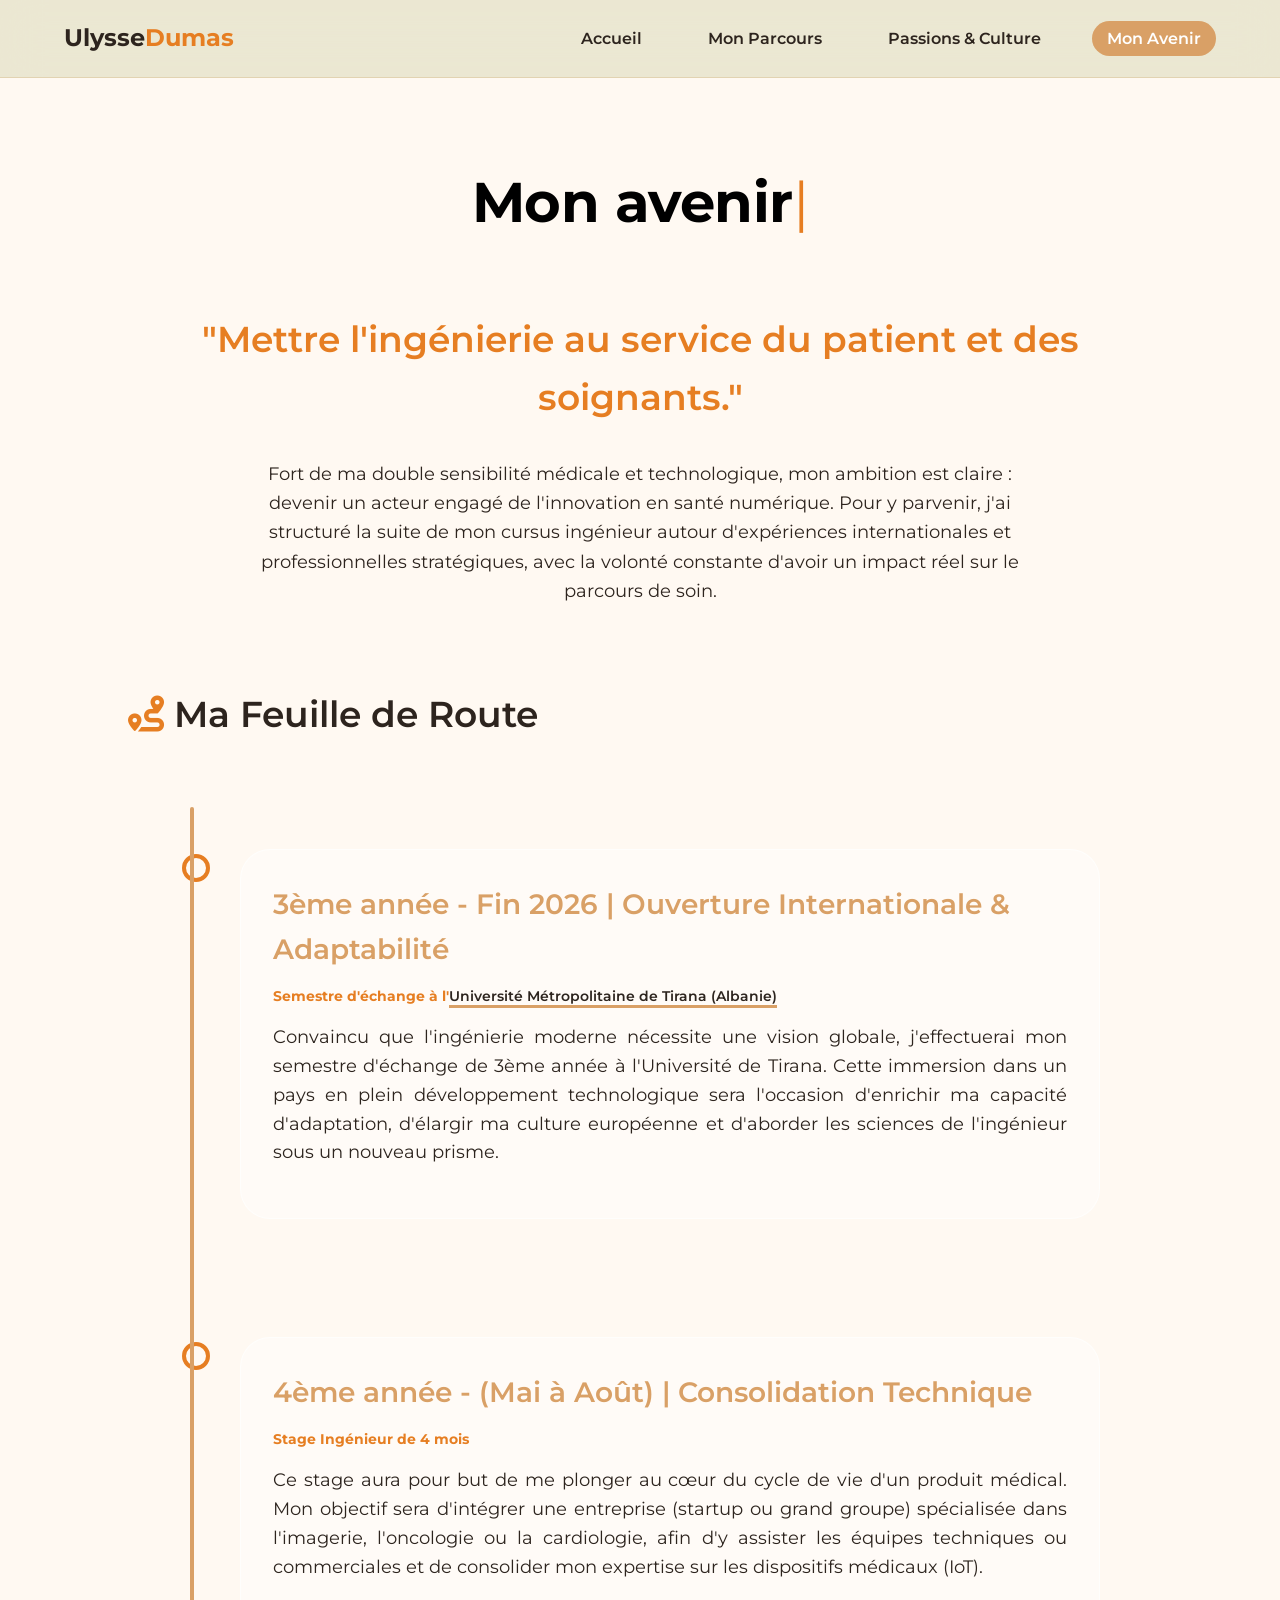
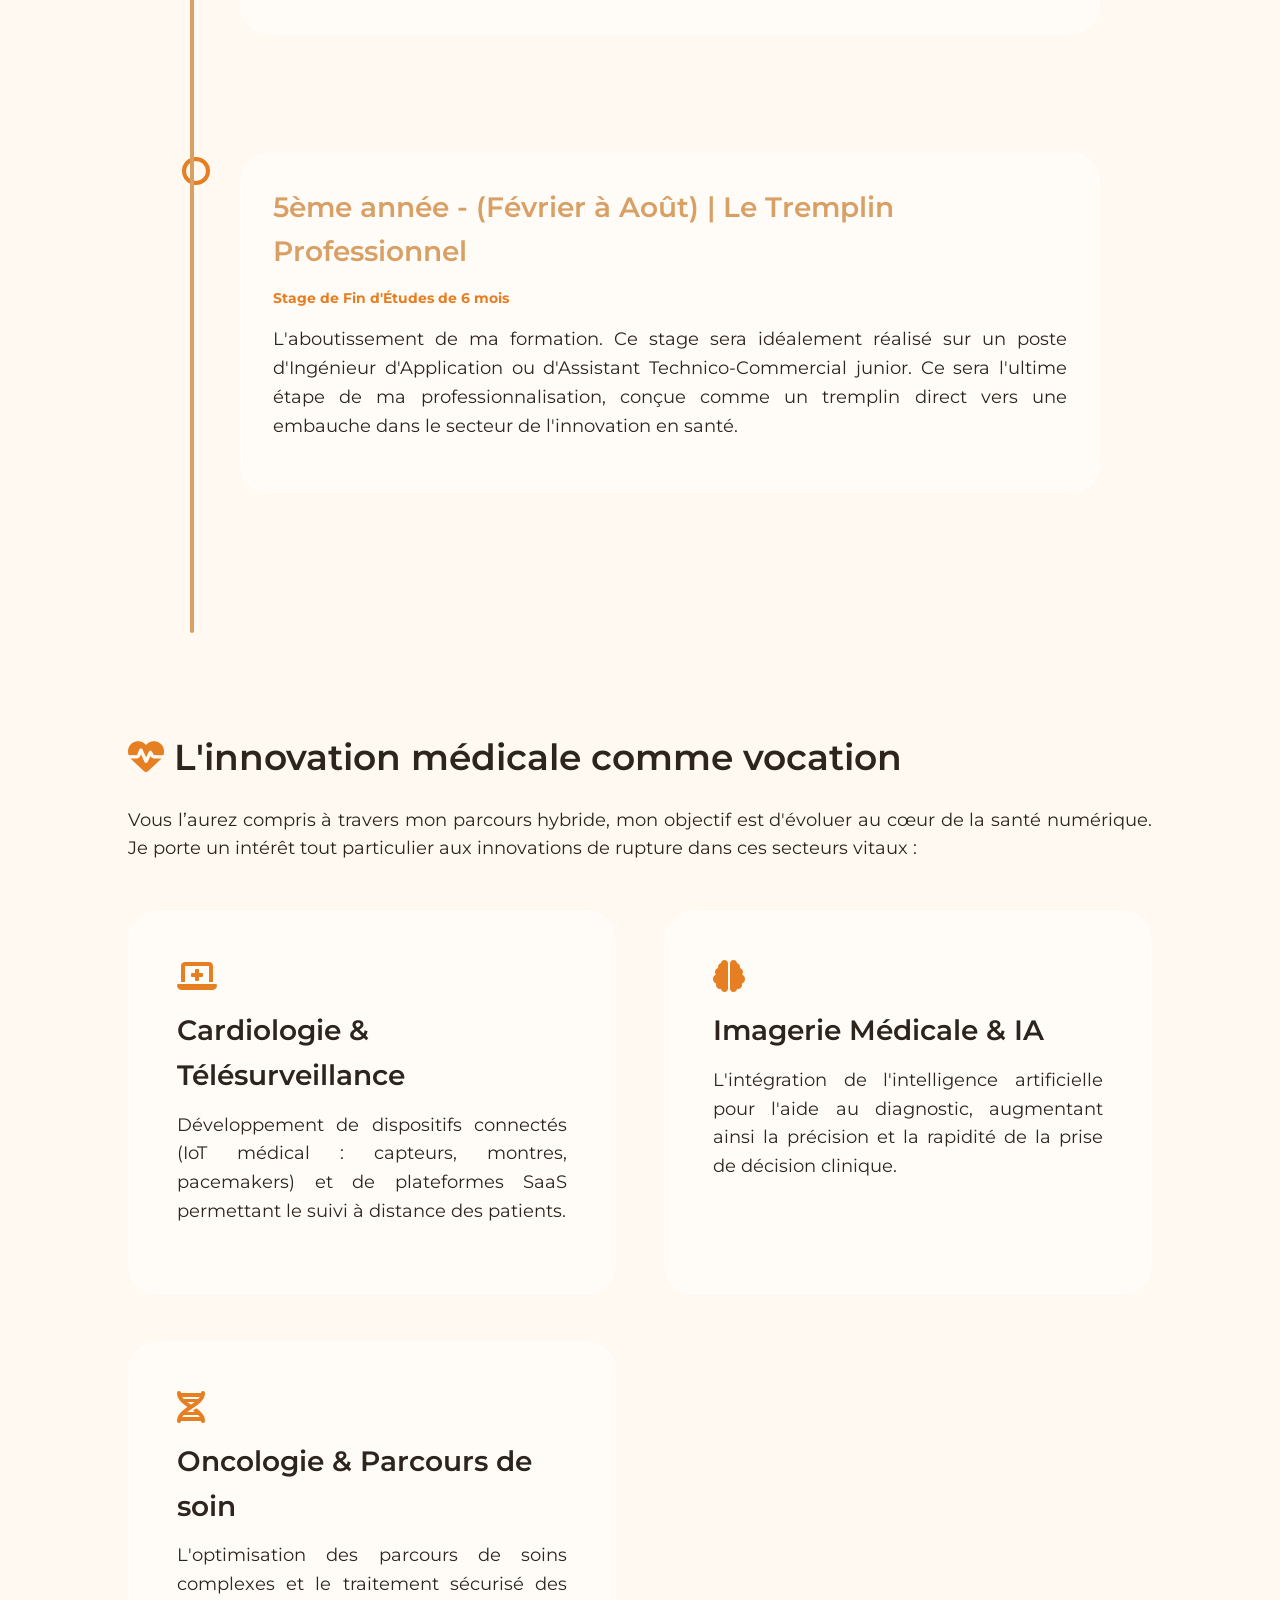
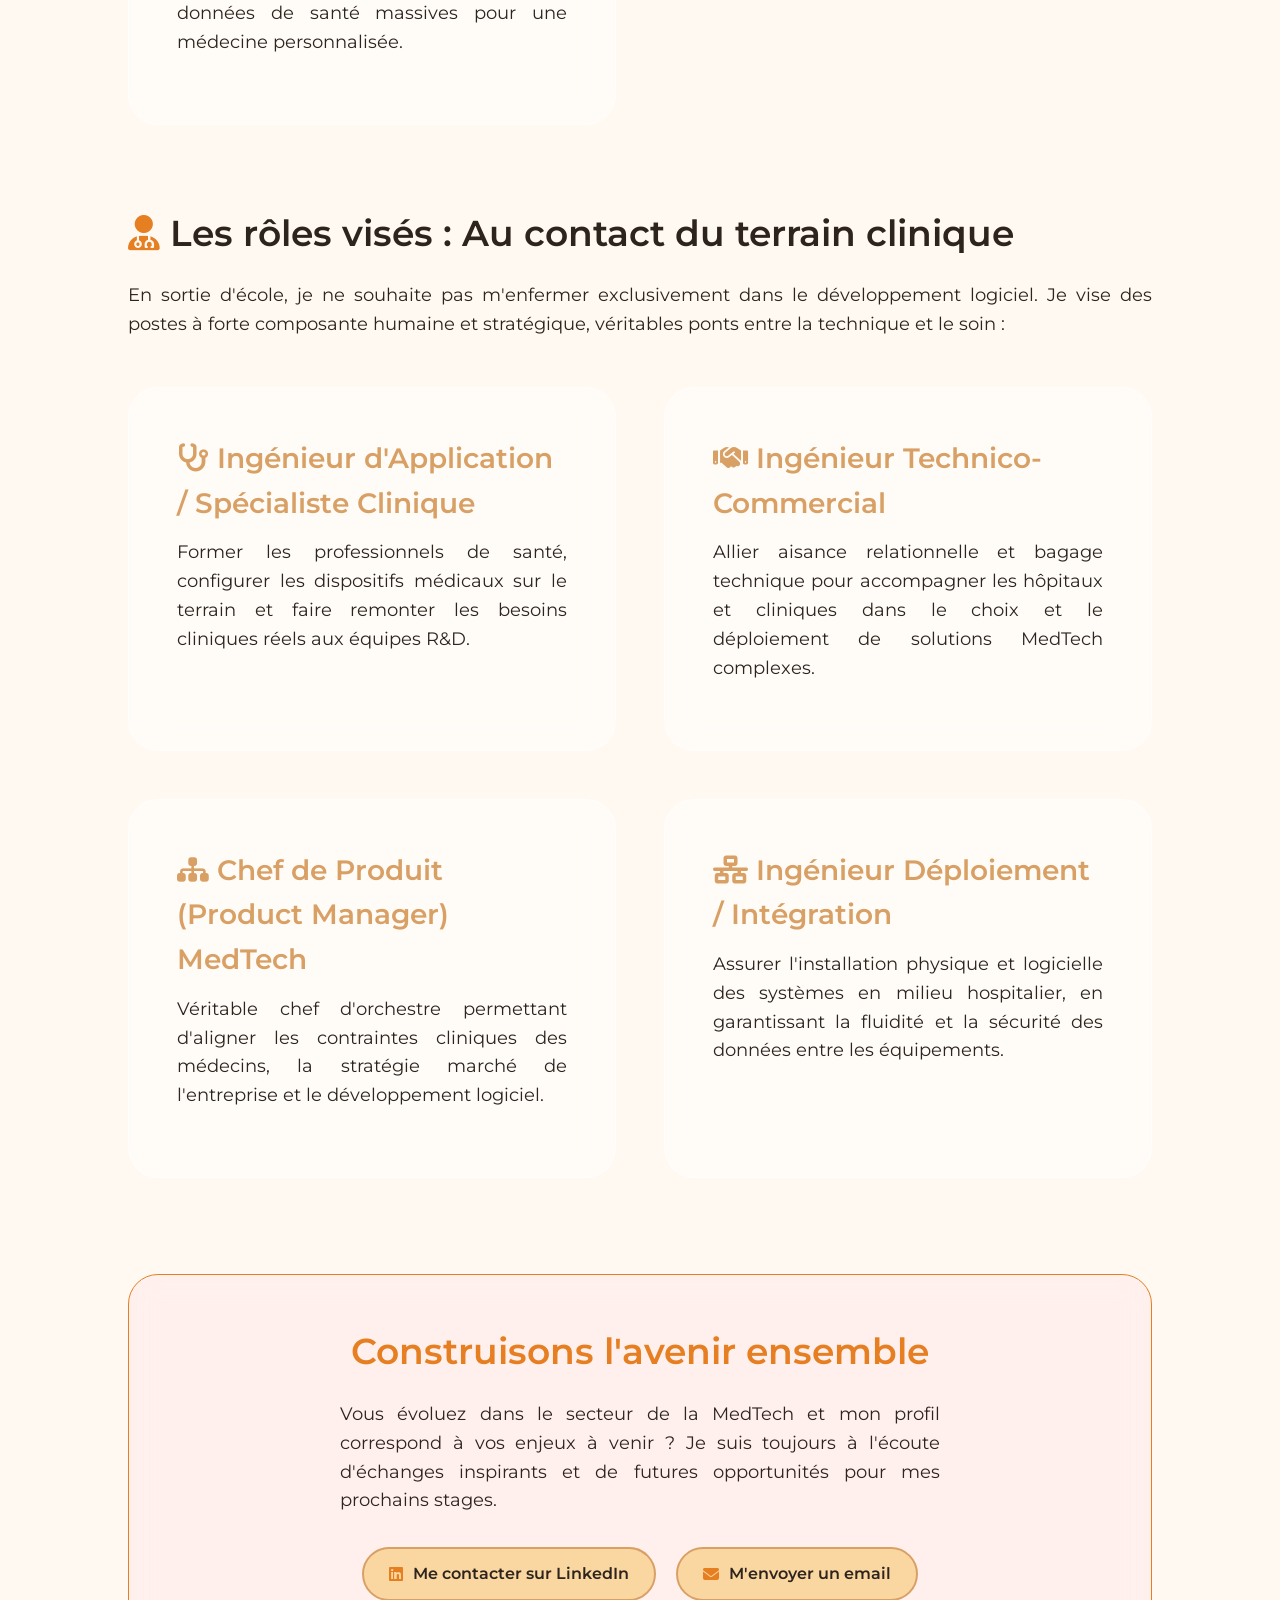
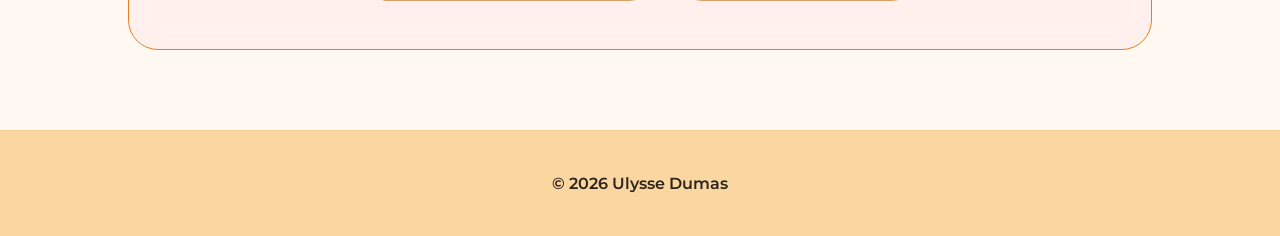
==== avenir.html @ 48e342d2 "change 2" ====
<!DOCTYPE html>
<html lang="fr">
<head>
    <meta charset="UTF-8">
    <meta name="viewport" content="width=device-width, initial-scale=1.0">
    <title>Ulysse Dumas | Mon Avenir</title>
    <link rel="stylesheet" href="style.css">
</head>
<body>

    <nav>
        <a href="index.html" class="logo">Ulysse<span>Dumas</span></a>
        <div class="nav-links">
            <a href="index.html">Accueil</a>
            <a href="parcours.html">Mon Parcours</a>
            <a href="passions.html">Passions & Culture</a>
            <a href="avenir.html" class="active">Mon Avenir</a>
        </div>
    </nav>

    <div class="container">
        
        <div class="reveal" style="text-align: center; margin-bottom: 5rem;">
            <h1 class="reveal typewriter text-black" style="font-size: clamp(36px, 5vw, 56px); text-align: center; margin: 0 auto 4rem auto;" data-text="Mon avenir">Mon avenir</h1>
            <h2 style="color: var(--icon-color);">"Mettre l'ingénierie au service du patient et des soignants."</h2>
            <p style="max-width: 800px; margin: 2rem auto; font-size: 1.15rem; text-align: center;">
                Fort de ma double sensibilité médicale et technologique, mon ambition est claire : devenir un acteur engagé de l'innovation en santé numérique. Pour y parvenir, j'ai structuré la suite de mon cursus ingénieur autour d'expériences internationales et professionnelles stratégiques, avec la volonté constante d'avoir un impact réel sur le parcours de soin.
            </p>
        </div>

        <h2 class="reveal title"><i class="fa-solid fa-route" style="color: var(--icon-color);"></i> Ma Feuille de Route</h2>
        
        <div class="timeline">
            <div class="timeline-item reveal">
                <div class="card" style="padding: 2rem;">
                    <h3 style="color: var(--accent);">3ème année - Fin 2026 | Ouverture Internationale & Adaptabilité</h3>
                    <p class="text-secondary" style="color: var(--icon-color); font-weight: bold; margin-bottom: 1rem;">Semestre d'échange à l'<a href="https://umt.edu.al/" target="_blank" class="text-link">Université Métropolitaine de Tirana (Albanie)</a></p>
                    <p>Convaincu que l'ingénierie moderne nécessite une vision globale, j'effectuerai mon semestre d'échange de 3ème année à l'Université de Tirana. Cette immersion dans un pays en plein développement technologique sera l'occasion d'enrichir ma capacité d'adaptation, d'élargir ma culture européenne et d'aborder les sciences de l'ingénieur sous un nouveau prisme.</p>
                </div>
            </div>
            <div class="timeline-item reveal" style="transition-delay: 0.2s;">
                <div class="card" style="padding: 2rem;">
                    <h3 style="color: var(--accent);">4ème année - (Mai à Août) | Consolidation Technique</h3>
                    <p class="text-secondary" style="color: var(--icon-color); font-weight: bold; margin-bottom: 1rem;">Stage Ingénieur de 4 mois</p>
                    <p>Ce stage aura pour but de me plonger au cœur du cycle de vie d'un produit médical. Mon objectif sera d'intégrer une entreprise (startup ou grand groupe) spécialisée dans l'imagerie, l'oncologie ou la cardiologie, afin d'y assister les équipes techniques ou commerciales et de consolider mon expertise sur les dispositifs médicaux (IoT).</p>
                </div>
            </div>
            <div class="timeline-item reveal" style="transition-delay: 0.4s;">
                <div class="card" style="padding: 2rem;">
                    <h3 style="color: var(--accent);">5ème année - (Février à Août) | Le Tremplin Professionnel</h3>
                    <p class="text-secondary" style="color: var(--icon-color); font-weight: bold; margin-bottom: 1rem;">Stage de Fin d'Études de 6 mois</p>
                    <p>L'aboutissement de ma formation. Ce stage sera idéalement réalisé sur un poste d'Ingénieur d'Application ou d'Assistant Technico-Commercial junior. Ce sera l'ultime étape de ma professionnalisation, conçue comme un tremplin direct vers une embauche dans le secteur de l'innovation en santé.</p>
                </div>
            </div>
        </div>

        <h2 class="reveal title" style="margin-top: 6rem;"><i class="fa-solid fa-heart-pulse" style="color: var(--icon-color);"></i> L'innovation médicale comme vocation</h2>
        <p class="reveal" style="margin-bottom: 3rem;">Vous l’aurez compris à travers mon parcours hybride, mon objectif est d'évoluer au cœur de la santé numérique. Je porte un intérêt tout particulier aux innovations de rupture dans ces secteurs vitaux :</p>
        
        <div class="grid-2" style="margin-bottom: 5rem;">
            <div class="card reveal">
                <i class="fa-solid fa-laptop-medical card-icon"></i>
                <h3>Cardiologie & Télésurveillance</h3>
                <p>Développement de dispositifs connectés (IoT médical : capteurs, montres, pacemakers) et de plateformes SaaS permettant le suivi à distance des patients.</p>
            </div>
            <div class="card reveal" style="transition-delay: 0.2s;">
                <i class="fa-solid fa-brain card-icon"></i>
                <h3>Imagerie Médicale & IA</h3>
                <p>L'intégration de l'intelligence artificielle pour l'aide au diagnostic, augmentant ainsi la précision et la rapidité de la prise de décision clinique.</p>
            </div>
            <div class="card reveal" style="transition-delay: 0.4s;">
                <i class="fa-solid fa-dna card-icon"></i>
                <h3>Oncologie & Parcours de soin</h3>
                <p>L'optimisation des parcours de soins complexes et le traitement sécurisé des données de santé massives pour une médecine personnalisée.</p>
            </div>
        </div>

        <h2 class="reveal title"><i class="fa-solid fa-user-doctor" style="color: var(--icon-color);"></i> Les rôles visés : Au contact du terrain clinique</h2>
        <p class="reveal" style="margin-bottom: 3rem;">En sortie d'école, je ne souhaite pas m'enfermer exclusivement dans le développement logiciel. Je vise des postes à forte composante humaine et stratégique, véritables ponts entre la technique et le soin :</p>

        <div class="grid-2" style="margin-bottom: 6rem;">
            <div class="card reveal">
                <h3 style="color: var(--accent);"><i class="fa-solid fa-stethoscope"></i> Ingénieur d'Application / Spécialiste Clinique</h3>
                <p>Former les professionnels de santé, configurer les dispositifs médicaux sur le terrain et faire remonter les besoins cliniques réels aux équipes R&D.</p>
            </div>
            <div class="card reveal">
                <h3 style="color: var(--accent);"><i class="fa-solid fa-handshake"></i> Ingénieur Technico-Commercial</h3>
                <p>Allier aisance relationnelle et bagage technique pour accompagner les hôpitaux et cliniques dans le choix et le déploiement de solutions MedTech complexes.</p>
            </div>
            <div class="card reveal">
                <h3 style="color: var(--accent);"><i class="fa-solid fa-sitemap"></i> Chef de Produit (Product Manager) MedTech</h3>
                <p>Véritable chef d'orchestre permettant d'aligner les contraintes cliniques des médecins, la stratégie marché de l'entreprise et le développement logiciel.</p>
            </div>
            <div class="card reveal">
                <h3 style="color: var(--accent);"><i class="fa-solid fa-network-wired"></i> Ingénieur Déploiement / Intégration</h3>
                <p>Assurer l'installation physique et logicielle des systèmes en milieu hospitalier, en garantissant la fluidité et la sécurité des données entre les équipements.</p>
            </div>
        </div>

        <div class="reveal card" style="text-align: center; border-color: var(--icon-color); background: rgba(240, 78, 157, 0.05);">
            <h2 style="color: var(--icon-color);">Construisons l'avenir ensemble</h2>
            <p style="max-width: 600px; margin: 0 auto 2rem;">Vous évoluez dans le secteur de la MedTech et mon profil correspond à vos enjeux à venir ? Je suis toujours à l'écoute d'échanges inspirants et de futures opportunités pour mes prochains stages.</p>
            <div style="display: flex; gap: 20px; justify-content: center; flex-wrap: wrap;">
                <a href="https://www.linkedin.com/in/ulyssedumas/" target="_blank" class="bubble-btn">
                    <i class="fa-brands fa-linkedin"></i> Me contacter sur LinkedIn
                </a>
                <a href="mailto:ulysse.dumas@edu.esiee.fr" class="bubble-btn">
                    <i class="fa-solid fa-envelope"></i> M'envoyer un email
                </a>
            </div>
        </div>

    </div>

    <footer>&copy; 2026 Ulysse Dumas</footer>

    <script>
    // 1. Fonction pour agrandir l'image (Modal)
    function openModal(src) {
        const modal = document.getElementById('imageModal');
        if(modal) {
            modal.style.display = 'flex';
            document.getElementById('modalImg').src = src;
        }
    }

    // 2. Observer pour les animations et la machine à écrire
    const observer = new IntersectionObserver((entries) => {
        entries.forEach(entry => { 
            if (entry.isIntersecting) {
                entry.target.classList.add('show'); 
                
                // NOUVEAU : Effet machine à écrire gérant les retours à la ligne
                if (entry.target.classList.contains('typewriter') && !entry.target.dataset.typed) {
                    entry.target.dataset.typed = "true";
                    const text = entry.target.getAttribute('data-text');
                    
                    // On prépare le terrain : une zone pour le texte + le curseur à la fin
                    entry.target.innerHTML = '<span class="typed-text"></span><span class="typewriter-cursor">|</span>';
                    const textContainer = entry.target.querySelector('.typed-text');
                    
                    let i = 0;
                    function type() {
                        if (i < text.length) {
                            textContainer.innerHTML += text.charAt(i);
                            i++;
                            setTimeout(type, 40); // 40ms par lettre
                        }
                    }
                    setTimeout(type, 300); // Petit délai avant de commencer
                }
            }
        });
    });

    // Appliquer l'observateur aux éléments ciblés
    document.querySelectorAll('.reveal, .typewriter').forEach(el => observer.observe(el));
    </script>
</body>
</html>
---- style.css ----
@import url('https://fonts.googleapis.com/css2?family=Fustat:wght@300;400;600;700&family=Montserrat:wght@300;400;600;700&display=swap');
@import url('https://cdnjs.cloudflare.com/ajax/libs/font-awesome/6.4.0/css/all.min.css');

:root {
    --bg-main: #FFF9F2;      /* Fond crème */
    --text-main: #2D241E;    /* Texte brun foncé */
    --accent: #D9A066;       /* Ocre doux */
    --icon-color: #E67E22;   /* Orange punchy (accessible) */
    --hover-preview: #FAD7A0;/* Pêche très clair */
}

* { margin: 0; padding: 0; box-sizing: border-box; }

body {
    font-family: "Mundial Narrow Variable", -apple-system, BlinkMacSystemFont, "San Francisco", "Montserrat", "Fustat", sans-serif;
    background-color: var(--bg-main);
    color: var(--text-main);
    line-height: 1.6;
    overflow-x: hidden;
}

h1 { font-size: clamp(32px, 4vw, 48px); font-weight: 700; margin-bottom: 1.5rem; letter-spacing: -0.5px; }
h2 { font-size: clamp(24px, 3.5vw, 36px); font-weight: 600; margin-bottom: 1.2rem; }
h3 { font-size: clamp(20px, 3vw, 28px); font-weight: 600; margin-bottom: 0.8rem; }
p, li { font-size: clamp(16px, 2vw, 18px); font-weight: 400; margin-bottom: 1.2rem; text-align: justify; }
ul { margin-bottom: 1.5rem; margin-left: 20px; }
.text-secondary { font-size: clamp(12px, 1.5vw, 14px); color: #4A5070; }
.text-black { color: #000000 !important; }

/* Navigation */
nav {
    background: rgba(232, 228, 205, 0.85); 
    padding: 1.2rem 5%;
    display: flex; justify-content: space-between; align-items: center;
    position: sticky; top: 0; z-index: 1000;
    backdrop-filter: blur(20px);
    border-bottom: 1px solid rgba(204, 164, 105, 0.3); 
}

.logo { font-size: 1.5rem; font-weight: 700; color: var(--text-main); text-decoration: none; }
.logo span { color: var(--icon-color); }

.nav-links a {
    color: var(--text-main); text-decoration: none; margin-left: 2rem;
    font-weight: 600; transition: all 0.3s ease;
    padding: 8px 15px; border-radius: 20px;
}
.nav-links a:hover, .nav-links a.active { background-color: var(--accent); color: white; }

.container { padding: 5rem 10%; max-width: 1400px; margin: 0 auto; }

/* Liens textuels */
.text-link {
    color: var(--text-main); text-decoration: underline; text-decoration-color: var(--accent);
    text-decoration-thickness: 3px; text-underline-offset: 4px;
    font-weight: 600; transition: all 0.3s ease;
}
.text-link:hover { color: var(--icon-color); text-decoration-color: var(--icon-color); }

/* Bulles & Boutons */
.profile-bubble {
    width: 280px; height: 280px; border-radius: 50%; object-fit: cover;
    border: 5px solid var(--hover-preview); box-shadow: 0 20px 40px rgba(204, 164, 105, 0.2);
}
.bubble-btn {
    display: inline-flex; align-items: center; gap: 10px;
    padding: 12px 25px; background-color: var(--hover-preview);
    color: var(--text-main); text-decoration: none;
    border-radius: 50px; font-weight: 600;
    transition: all 0.3s ease; border: 2px solid var(--accent);
}
.bubble-btn:hover { transform: scale(1.05); background-color: var(--accent); color: white; }
.bubble-btn i { color: var(--icon-color); }
.bubble-btn:hover i { color: white; }

/* Cartes transparentes */
.grid-2 { display: grid; grid-template-columns: repeat(auto-fit, minmax(350px, 1fr)); gap: 3rem; }
.card {
    background: rgba(255, 255, 255, 0.4); backdrop-filter: blur(15px);
    padding: 3rem; border-radius: 30px; border: 1px solid rgba(255,255,255,0.6);
    transition: all 0.4s ease;
}
.card:hover { transform: translateY(-10px); box-shadow: 0 20px 40px rgba(204, 164, 105, 0.15); }
.card-icon { font-size: 2rem; color: var(--icon-color); margin-bottom: 1rem; }

/* Grille Photos */
.photo-grid-2col { display: grid; grid-template-columns: 1fr 1fr; gap: 20px; margin-top: 2rem; }
.photo-grid-2col img {
    width: 100%; height: 250px; object-fit: cover; border-radius: 20px; 
    cursor: pointer; transition: 0.4s;
}
.photo-grid-2col img:hover { transform: scale(1.05); box-shadow: 0 10px 20px rgba(204, 164, 105, 0.3); }

/* Animations Scroll */
.reveal { opacity: 0; filter: blur(15px); transform: translateY(40px); transition: all 1s ease; }
.reveal.show { opacity: 1; filter: blur(0); transform: translateY(0); }

/* --- LE NOUVEAU TYPEWRITER (Machine à écrire infaillible) --- */
.typewriter {
    margin: 0 auto;
    /* On enlève width: fit-content et border-right qui posaient problème sur plusieurs lignes */
    white-space: pre-wrap; 
}

/* Le nouveau curseur intégré au texte */
.typewriter-cursor {
    color: var(--icon-color);
    font-weight: 400; /* Ajuste si tu veux une barre plus ou moins épaisse */
    animation: blink 0.8s step-end infinite;
    display: inline-block;
    vertical-align: bottom;
}

@keyframes blink {
    from, to { opacity: 1; }
    50% { opacity: 0; }
}

/* Frise chronologique */
.timeline { position: relative; max-width: 1000px; margin: 4rem auto; padding: 2rem 0; }
.timeline::after {
    content: ''; position: absolute; width: 4px; background-color: var(--accent);
    top: 0; bottom: 0; left: 50px; border-radius: 2px;
}
.timeline-item {
    padding: 10px 40px 60px 100px; /* Espace augmenté entre les bulles */
    position: relative; width: 100%; margin-bottom: 3rem;
}
.timeline-item::after {
    content: ''; position: absolute; width: 20px; height: 20px; right: auto; left: 42px; top: 15px;
    background-color: var(--bg-main); border: 4px solid var(--icon-color);
    border-radius: 50%; z-index: 1; transition: 0.3s;
}
.timeline-item:hover::after { background-color: var(--icon-color); transform: scale(1.3); box-shadow: 0 0 15px var(--icon-color); }

/* Modal Image */
#imageModal {
    display: none; position: fixed; z-index: 2000; top: 0; left: 0; width: 100%; height: 100%; 
    background: rgba(22, 27, 51, 0.85); backdrop-filter: blur(10px);
    justify-content: center; align-items: center; cursor: pointer;
}
#modalImg { max-width: 90%; max-height: 90%; border-radius: 20px; }
.close-modal { position: absolute; top: 30px; left: 40px; color: #FFFFFF; font-size: 50px; }

/* Footer */
footer {
    text-align: center; padding: 2.5rem; background-color: var(--hover-preview);
    color: var(--text-main); font-weight: 600; border-top: 1px solid rgba(204, 164, 105, 0.2);
}

/* Mode Mobile */
@media (max-width: 768px) {
    .container { padding: 3rem 5%; }
    .nav-links { display: none; }
    .typewriter::after { display: none; } /* Désactivé sur mobile pour éviter les bugs d'affichage */
    .photo-grid-2col { grid-template-columns: 1fr; }
    .timeline::after { left: 20px; }
    .timeline-item { padding: 10px 20px 40px 50px; margin-bottom: 2rem;}
    .timeline-item::after { left: 12px; }
}
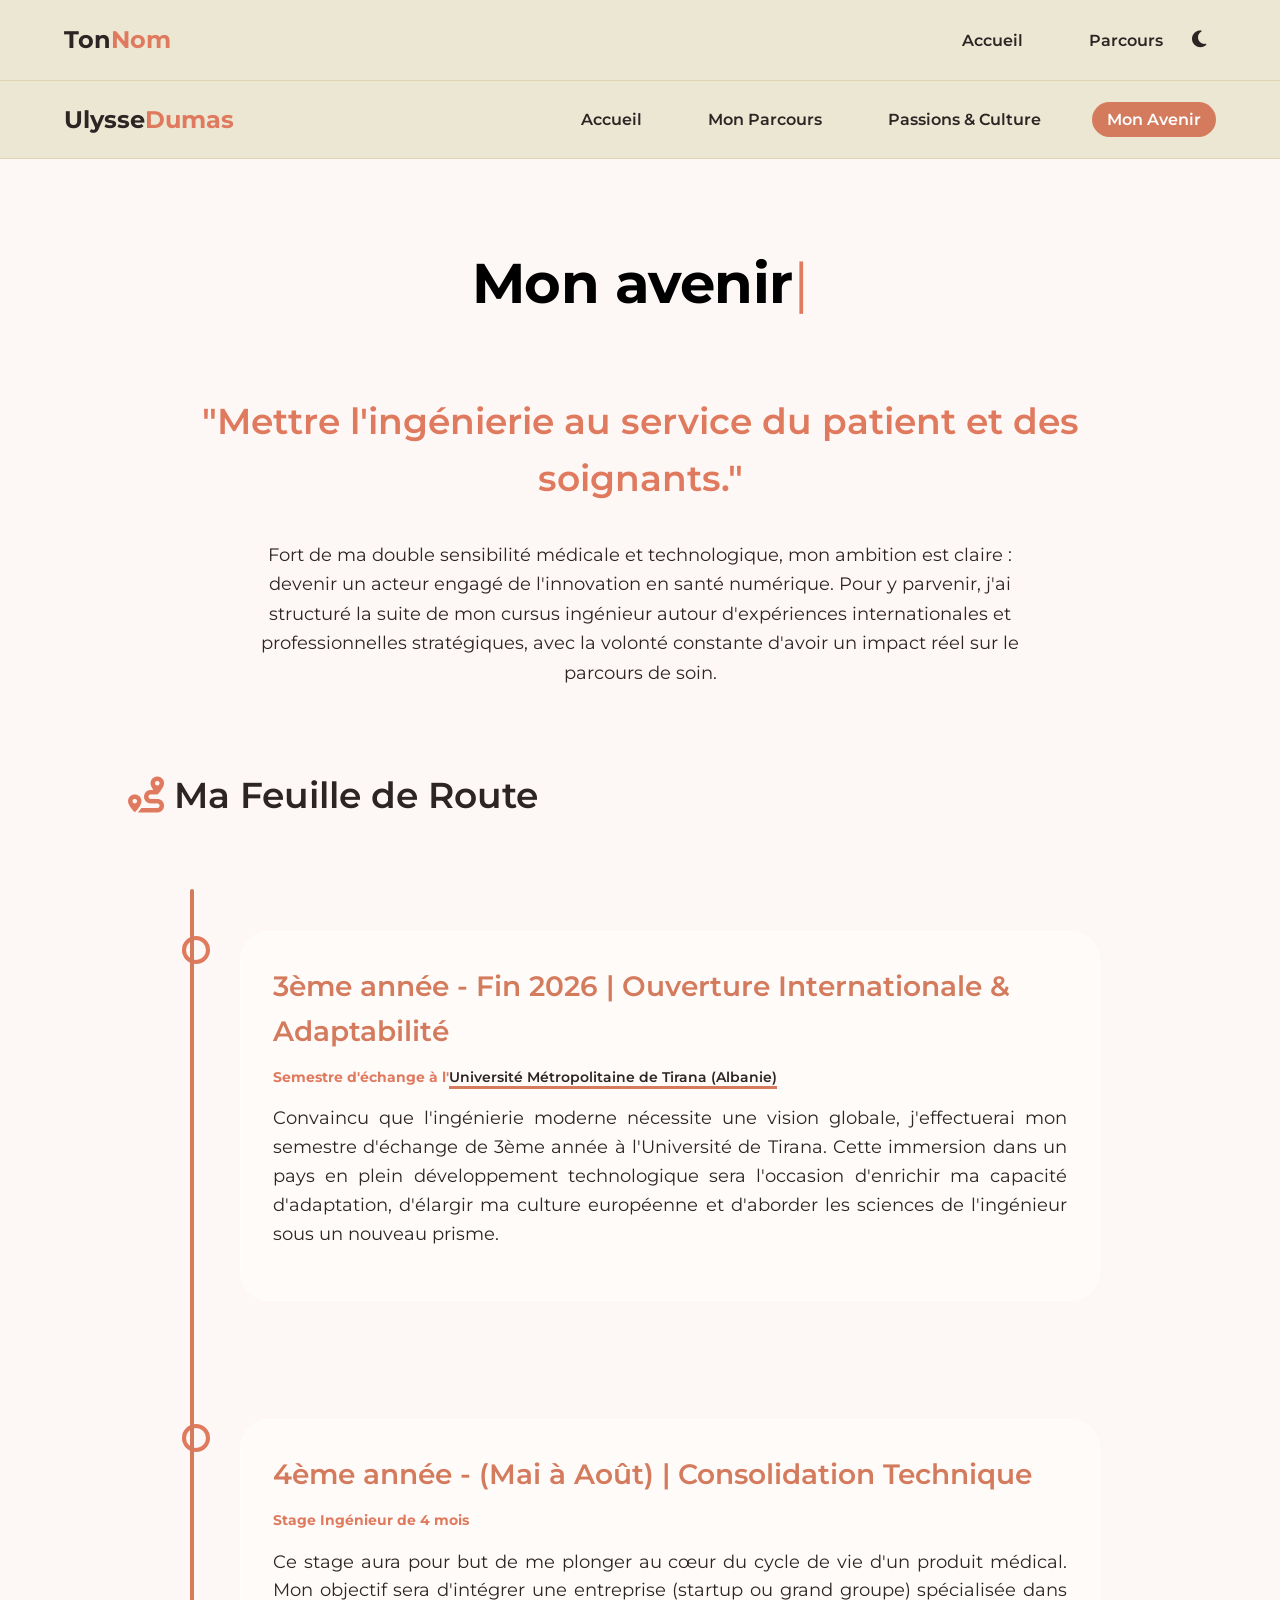
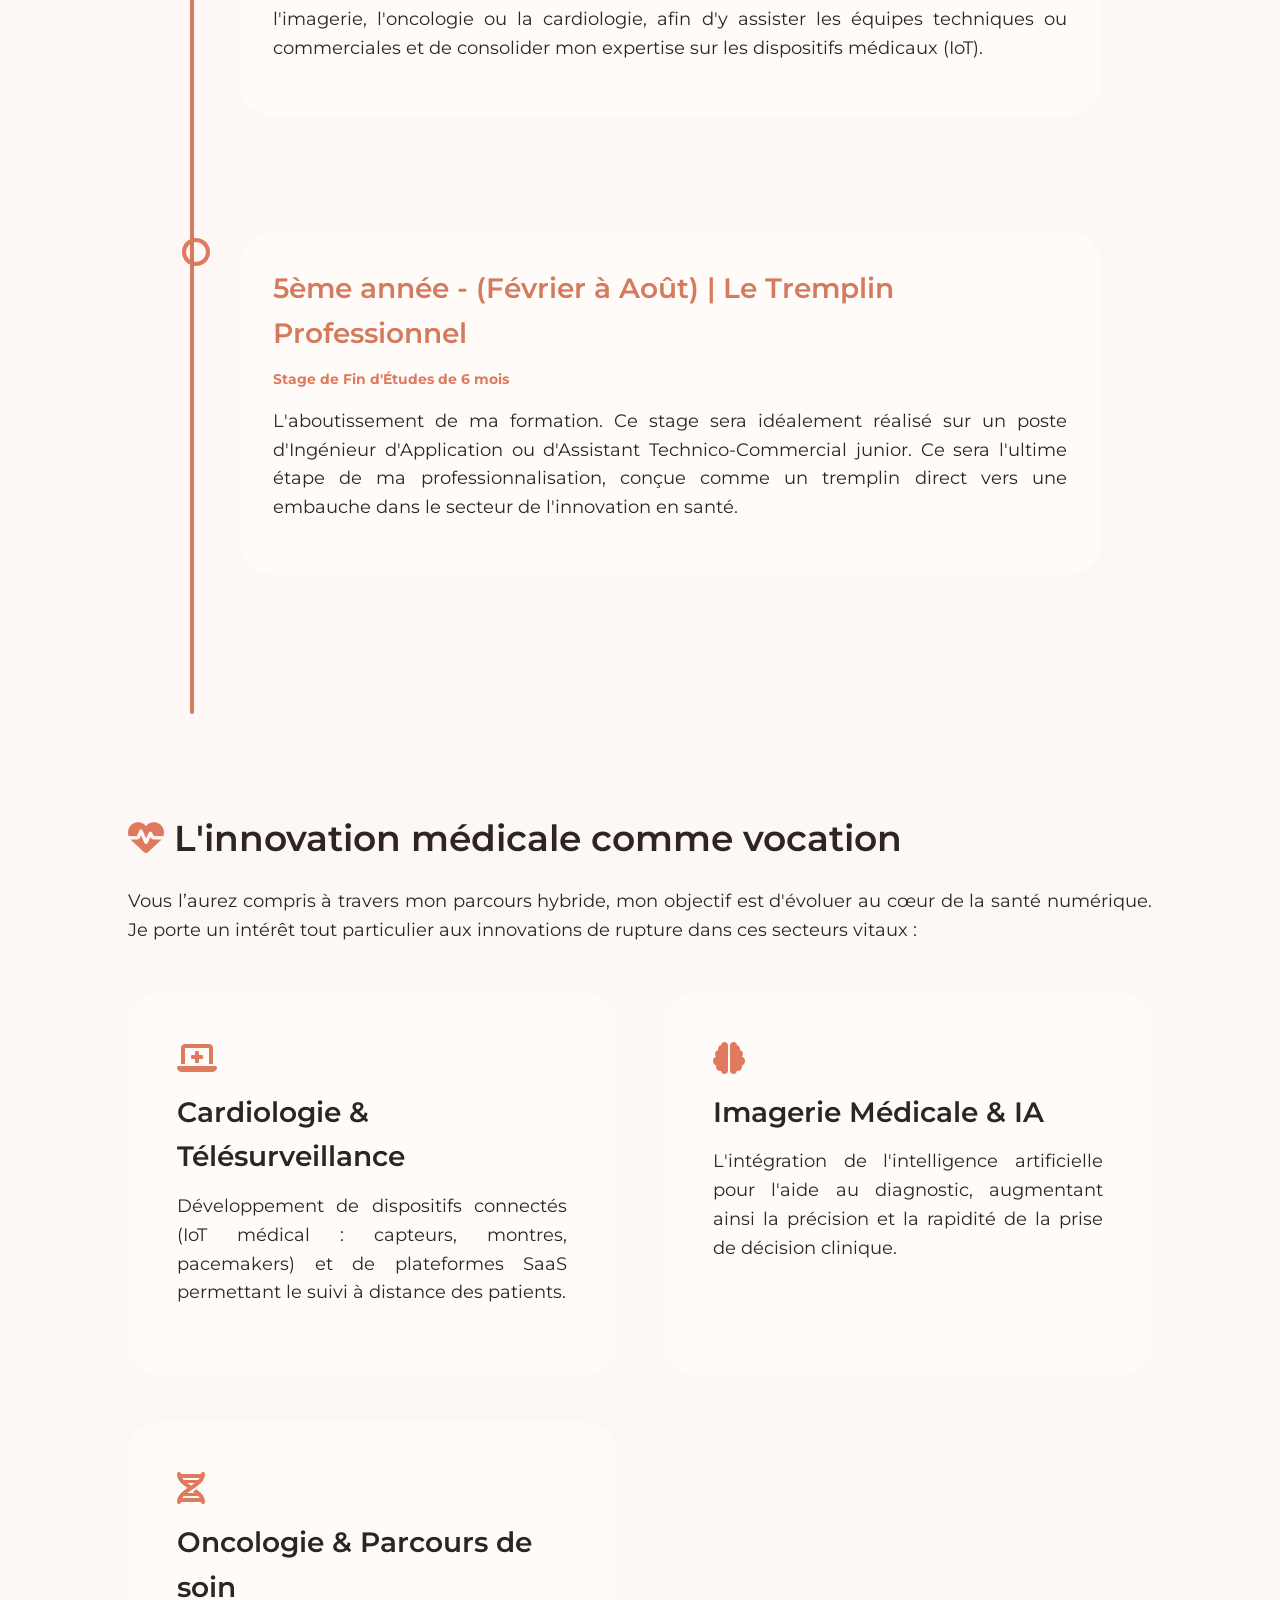
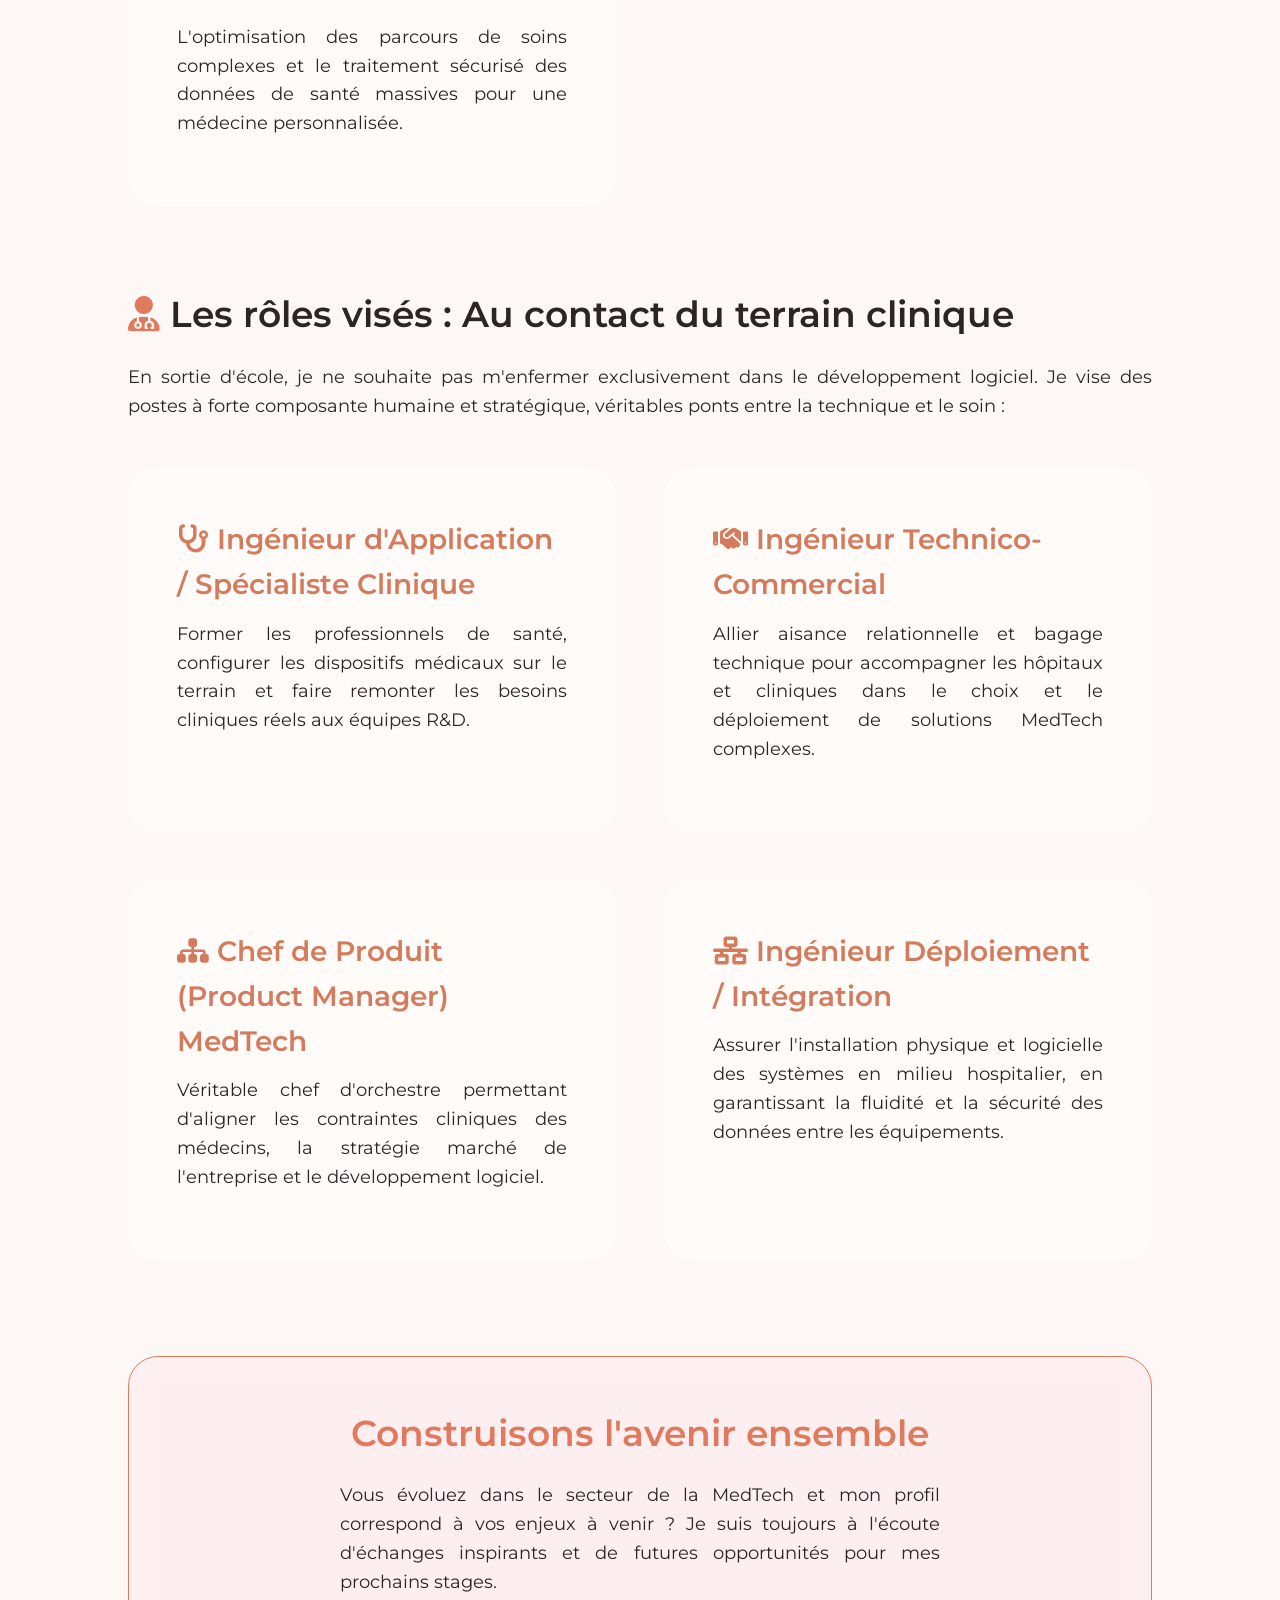
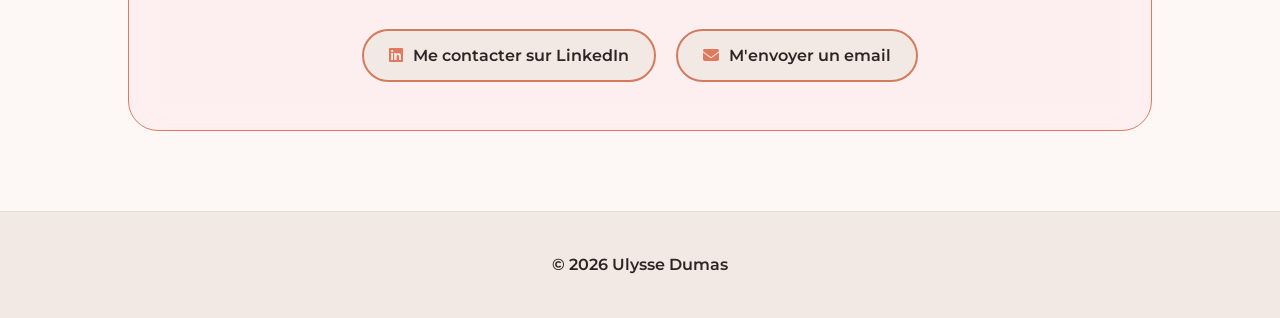
==== commit 5c29df73: "modes" ====
--- a/avenir.html
+++ b/avenir.html
@@ -7,6 +7,16 @@
     <link rel="stylesheet" href="style.css">
 </head>
 <body>
+    <nav>
+    <a href="index.html" class="logo">Ton<span>Nom</span></a>
+    <div class="nav-links">
+        <a href="index.html">Accueil</a>
+        <a href="parcours.html">Parcours</a>
+        <button id="theme-toggle" class="theme-switch">
+            <i class="fas fa-moon"></i>
+        </button>
+    </div>
+    </nav>
 
     <nav>
         <a href="index.html" class="logo">Ulysse<span>Dumas</span></a>
@@ -115,7 +125,30 @@
     <footer>&copy; 2026 Ulysse Dumas</footer>
 
     <script>
-    // 1. Fonction pour agrandir l'image (Modal)
+    // --- GESTION DU THÈME (CLAIR / SOMBRE) ---
+    const toggleBtn = document.getElementById('theme-toggle');
+    const htmlElement = document.documentElement;
+    const themeIcon = toggleBtn.querySelector('i');
+
+    // Vérifier s'il y a un thème enregistré
+    const savedTheme = localStorage.getItem('theme') || 'light';
+    htmlElement.setAttribute('data-theme', savedTheme);
+    updateIcon(savedTheme);
+
+    toggleBtn.addEventListener('click', () => {
+        const currentTheme = htmlElement.getAttribute('data-theme');
+        const newTheme = currentTheme === 'light' ? 'dark' : 'light';
+        
+        htmlElement.setAttribute('data-theme', newTheme);
+        localStorage.setItem('theme', newTheme);
+        updateIcon(newTheme);
+    });
+
+    function updateIcon(theme) {
+        themeIcon.className = theme === 'light' ? 'fas fa-moon' : 'fas fa-sun';
+    }
+
+    // --- MODAL IMAGE ---
     function openModal(src) {
         const modal = document.getElementById('imageModal');
         if(modal) {
@@ -124,18 +157,15 @@
         }
     }
 
-    // 2. Observer pour les animations et la machine à écrire
+    // --- MACHINE À ÉCRIRE ET REVEAL ---
     const observer = new IntersectionObserver((entries) => {
         entries.forEach(entry => { 
             if (entry.isIntersecting) {
                 entry.target.classList.add('show'); 
                 
-                // NOUVEAU : Effet machine à écrire gérant les retours à la ligne
                 if (entry.target.classList.contains('typewriter') && !entry.target.dataset.typed) {
                     entry.target.dataset.typed = "true";
                     const text = entry.target.getAttribute('data-text');
-                    
-                    // On prépare le terrain : une zone pour le texte + le curseur à la fin
                     entry.target.innerHTML = '<span class="typed-text"></span><span class="typewriter-cursor">|</span>';
                     const textContainer = entry.target.querySelector('.typed-text');
                     
@@ -144,16 +174,15 @@
                         if (i < text.length) {
                             textContainer.innerHTML += text.charAt(i);
                             i++;
-                            setTimeout(type, 40); // 40ms par lettre
+                            setTimeout(type, 40);
                         }
                     }
-                    setTimeout(type, 300); // Petit délai avant de commencer
+                    setTimeout(type, 300);
                 }
             }
         });
     });
 
-    // Appliquer l'observateur aux éléments ciblés
     document.querySelectorAll('.reveal, .typewriter').forEach(el => observer.observe(el));
     </script>
 </body>
--- a/style.css
+++ b/style.css
@@ -1,13 +1,44 @@
 @import url('https://fonts.googleapis.com/css2?family=Fustat:wght@300;400;600;700&family=Montserrat:wght@300;400;600;700&display=swap');
 @import url('https://cdnjs.cloudflare.com/ajax/libs/font-awesome/6.4.0/css/all.min.css');
 
+/* Définition des thèmes */
 :root {
-    --bg-main: #FFF9F2;      /* Fond crème */
-    --text-main: #2D241E;    /* Texte brun foncé */
-    --accent: #D9A066;       /* Ocre doux */
-    --icon-color: #E67E22;   /* Orange punchy (accessible) */
-    --hover-preview: #FAD7A0;/* Pêche très clair */
+    /* MODE CLAIR (Défaut) */
+    --text-main: #2D2424;
+    --bg-main: #FDF8F5;
+    --accent: #D47B5E;
+    --icon-color: #E07A5F;
+    --hover-preview: #F2E9E4;
+    --transition-speed: 0.4s;
 }
+
+[data-theme="dark"] {
+    /* MODE SOMBRE */
+    --text-main: #FDF8F5;
+    --bg-main: #1A1615;
+    --accent: #E69278;
+    --icon-color: #FFB38A;
+    --hover-preview: #3D3532;
+}
+
+/* On ajoute une transition douce sur le background et le texte */
+body {
+    background-color: var(--bg-main);
+    color: var(--text-main);
+    transition: background-color var(--transition-speed), color var(--transition-speed);
+}
+
+/* Le bouton switch (à mettre dans la nav) */
+.theme-switch {
+    background: none;
+    border: none;
+    color: var(--text-main);
+    cursor: pointer;
+    font-size: 1.2rem;
+    padding: 10px;
+    transition: transform 0.3s ease;
+}
+.theme-switch:hover { transform: scale(1.1); }
 
 * { margin: 0; padding: 0; box-sizing: border-box; }
 
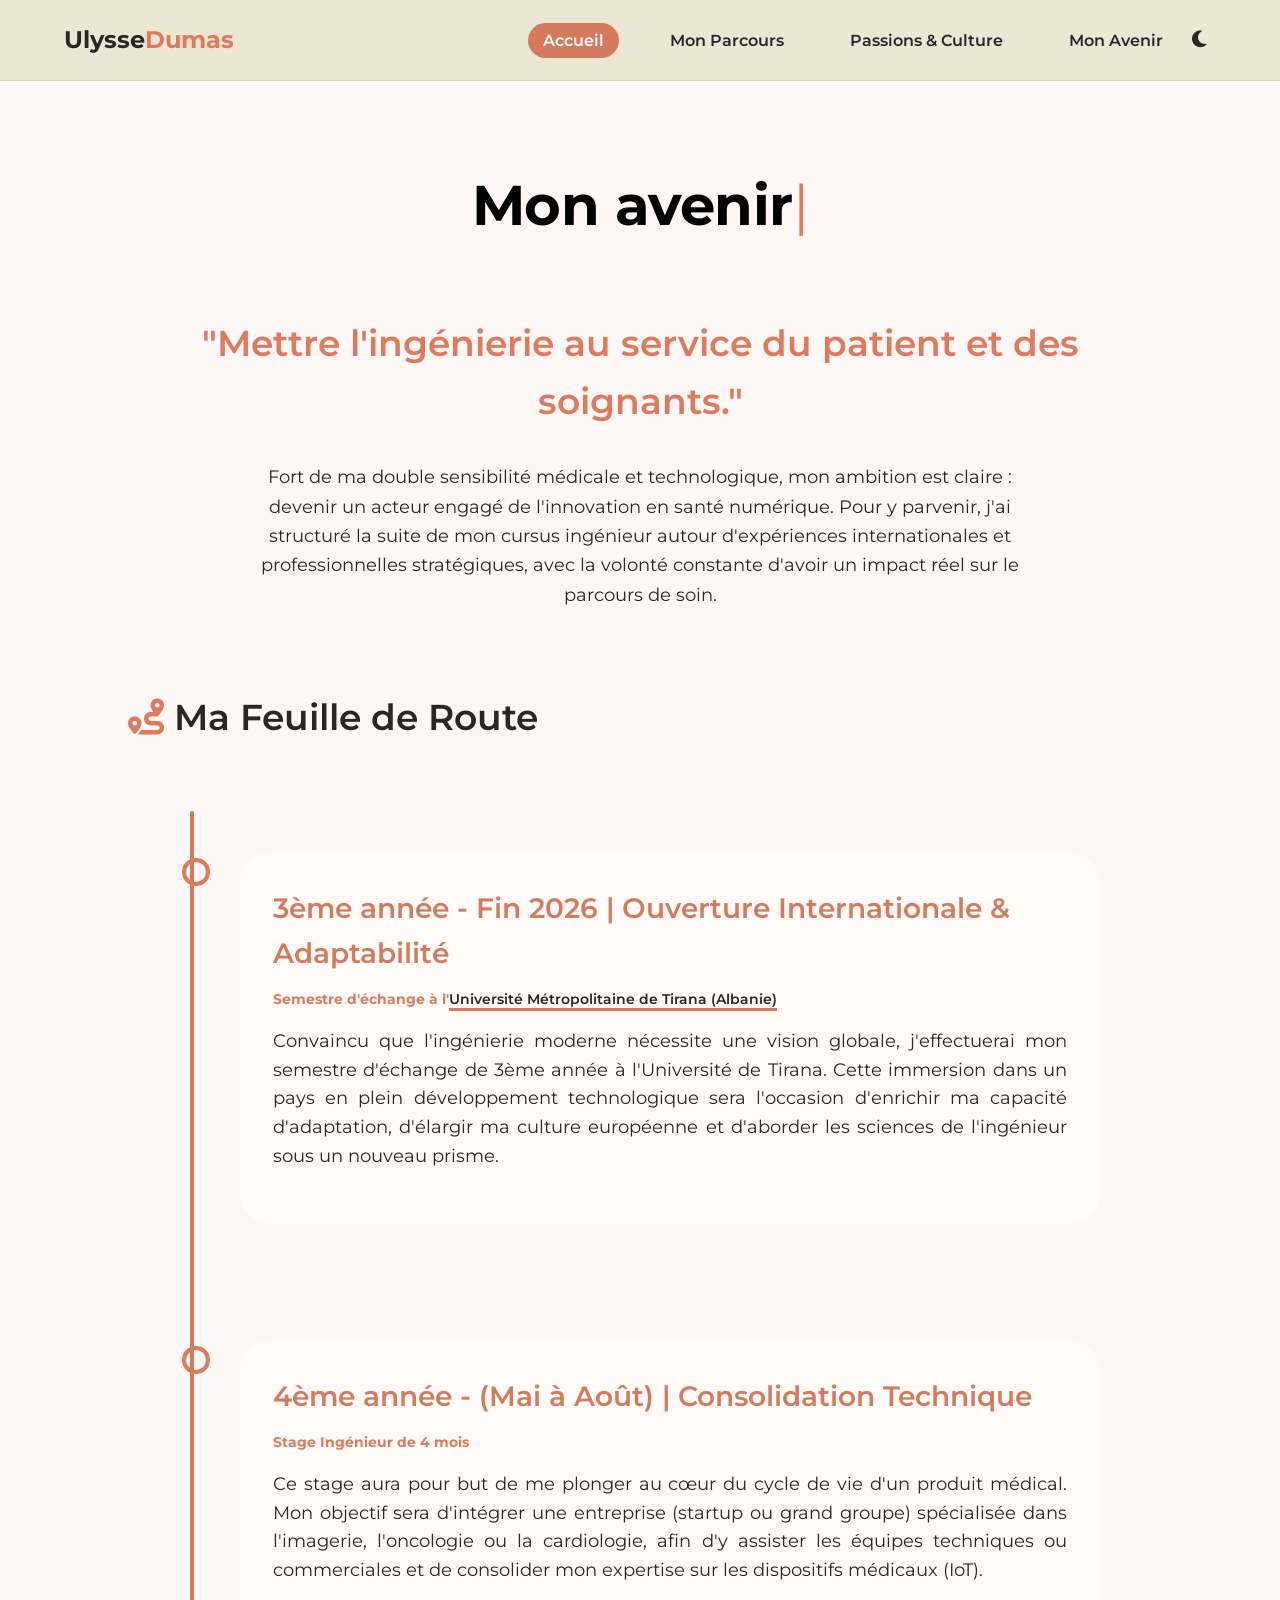
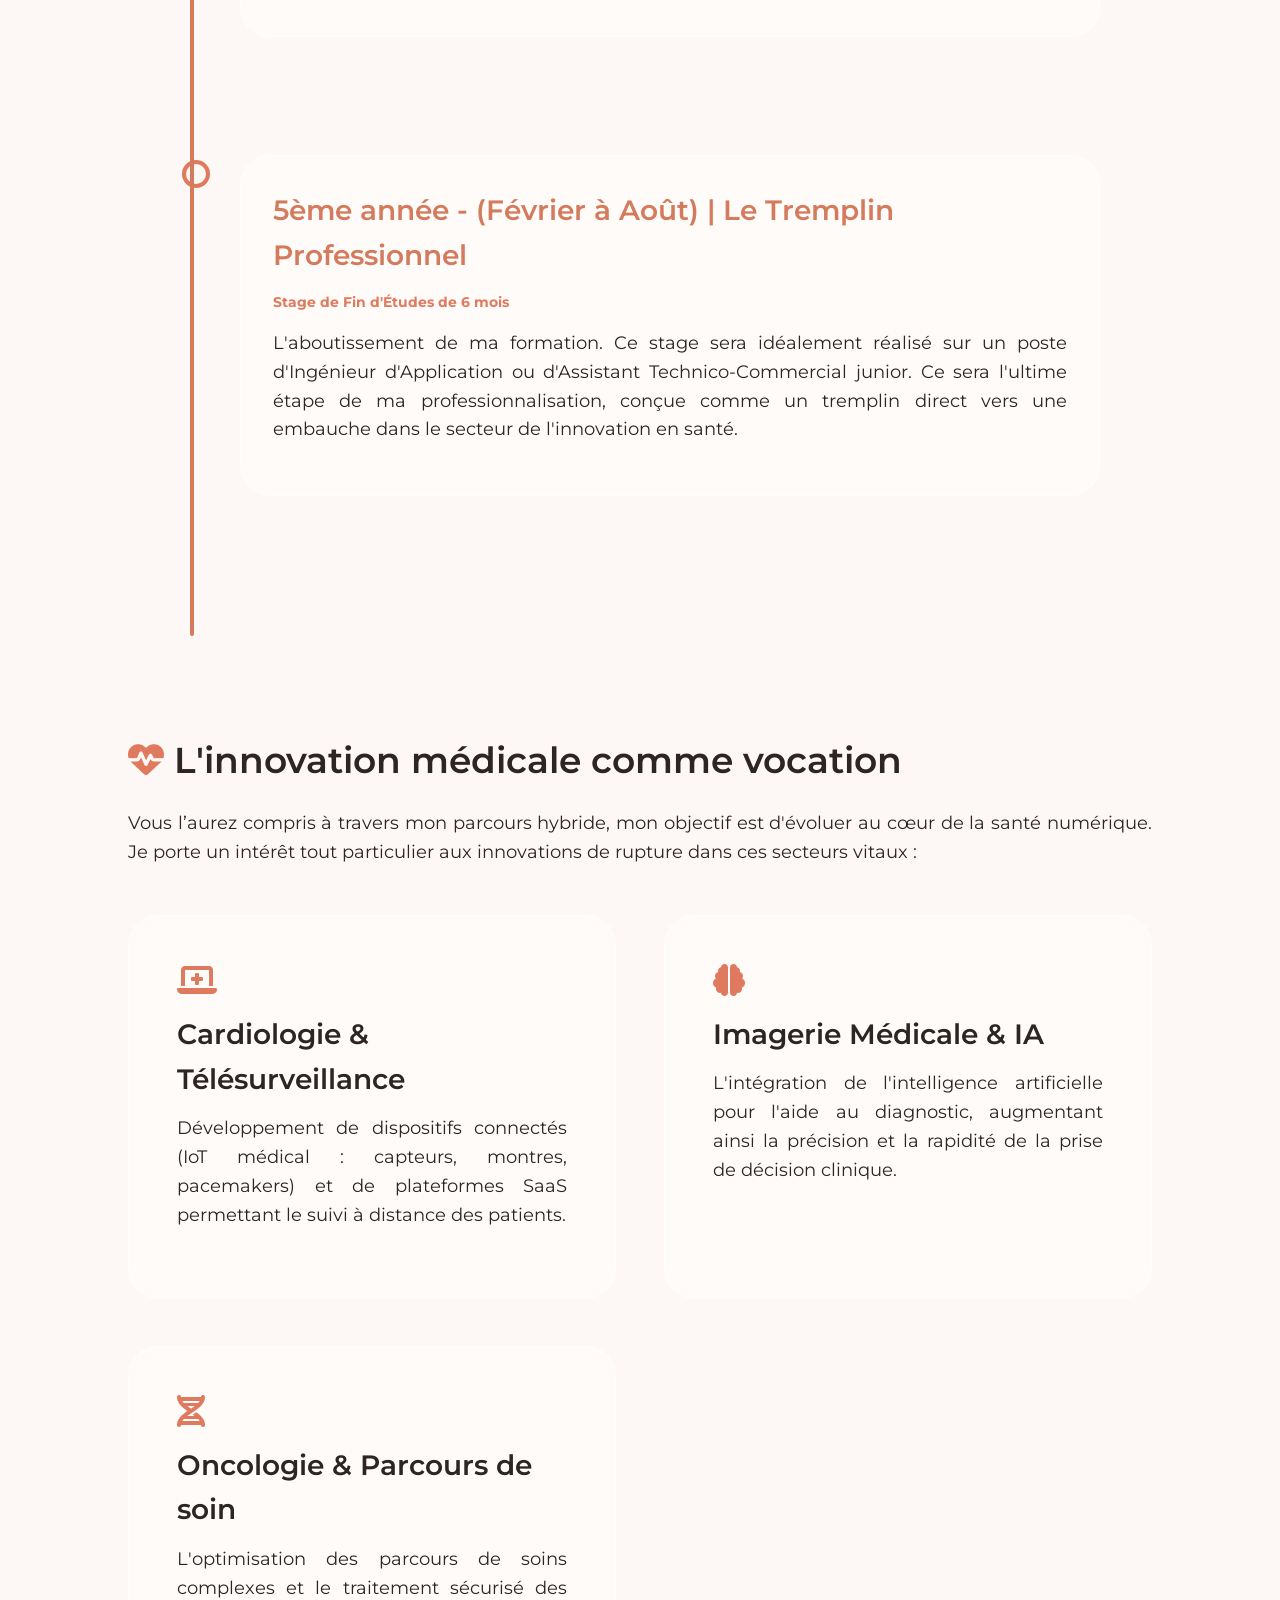
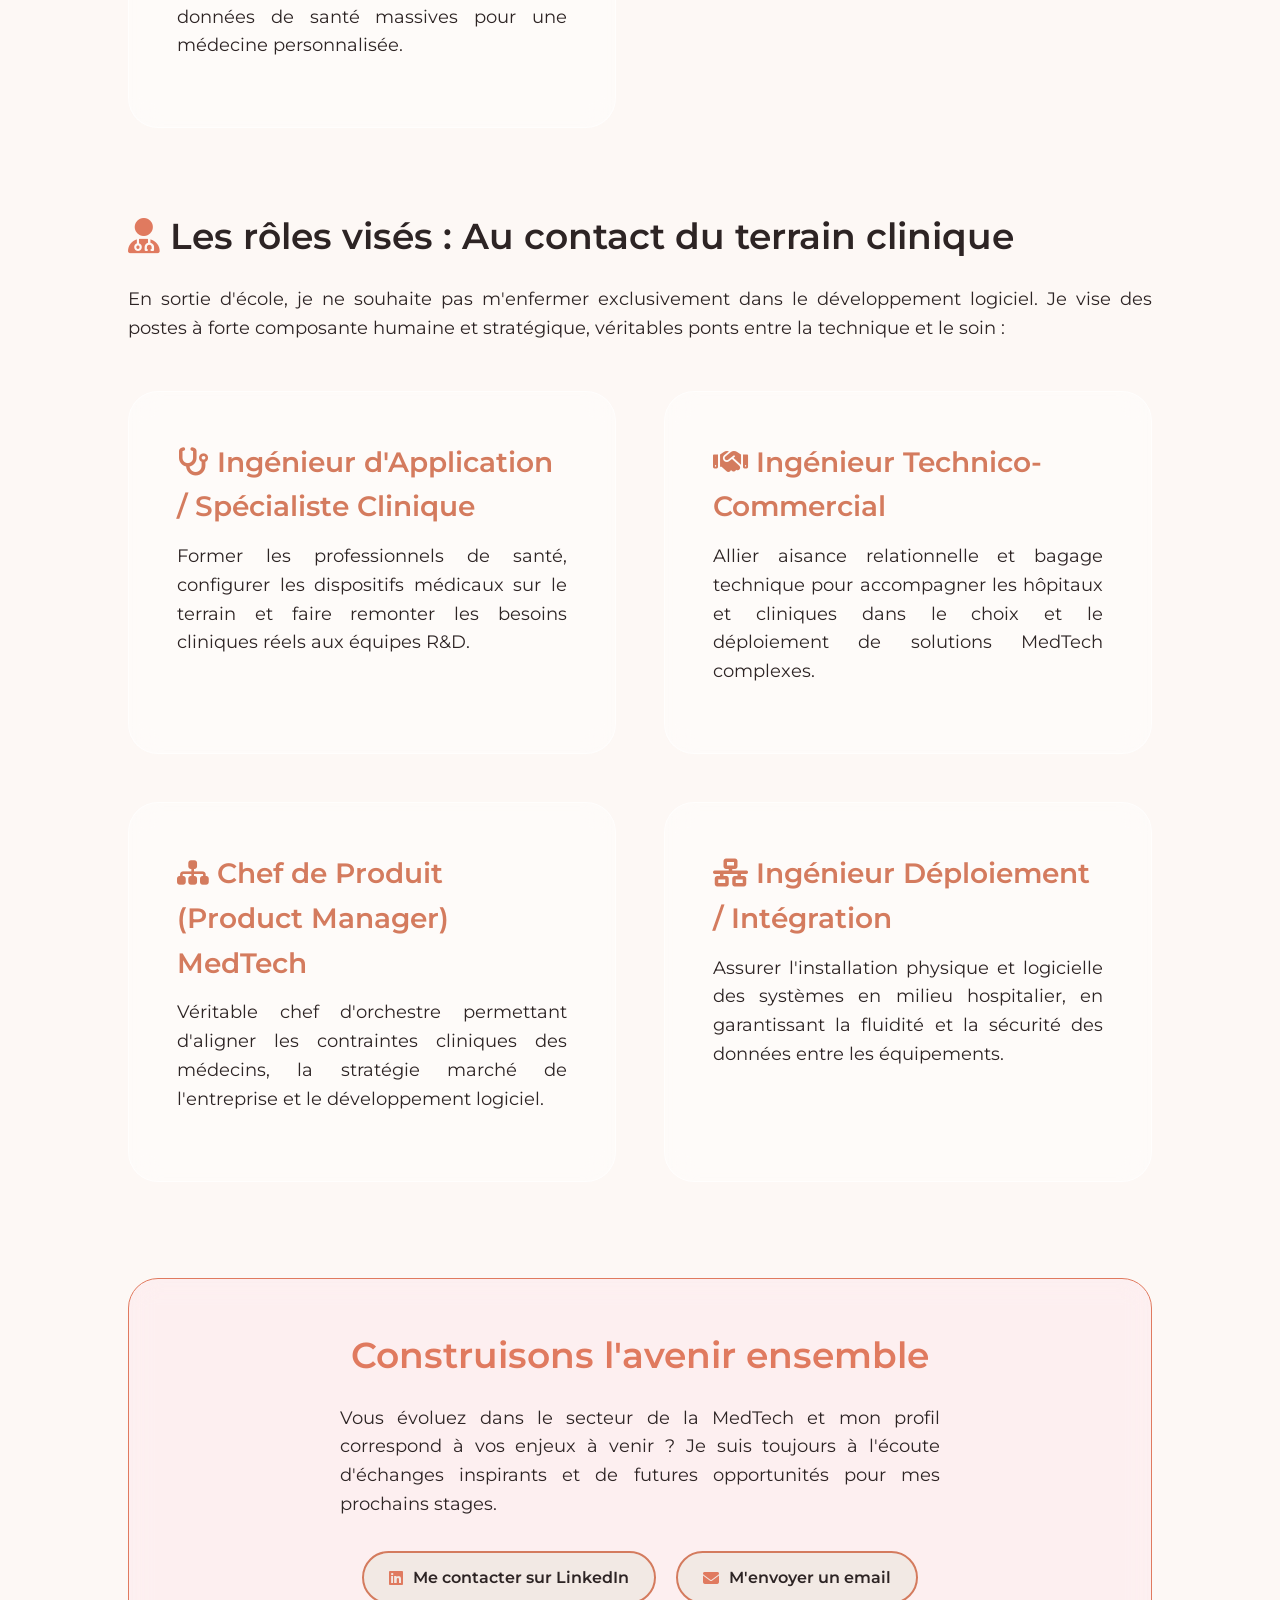
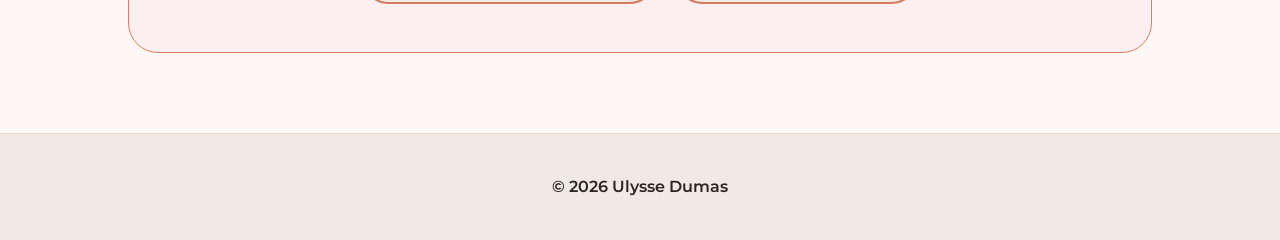
==== commit f107e60b: "duplic" ====
--- a/avenir.html
+++ b/avenir.html
@@ -8,24 +8,18 @@
 </head>
 <body>
     <nav>
-    <a href="index.html" class="logo">Ton<span>Nom</span></a>
+    <a href="index.html" class="logo">Ulysse<span>Dumas</span></a>
+    
     <div class="nav-links">
-        <a href="index.html">Accueil</a>
-        <a href="parcours.html">Parcours</a>
+        <a href="index.html" class="active">Accueil</a>
+        <a href="parcours.html">Mon Parcours</a>
+        <a href="passions.html">Passions & Culture</a>
+        <a href="avenir.html">Mon Avenir</a>
+        
         <button id="theme-toggle" class="theme-switch">
             <i class="fas fa-moon"></i>
         </button>
     </div>
-    </nav>
-
-    <nav>
-        <a href="index.html" class="logo">Ulysse<span>Dumas</span></a>
-        <div class="nav-links">
-            <a href="index.html">Accueil</a>
-            <a href="parcours.html">Mon Parcours</a>
-            <a href="passions.html">Passions & Culture</a>
-            <a href="avenir.html" class="active">Mon Avenir</a>
-        </div>
     </nav>
 
     <div class="container">
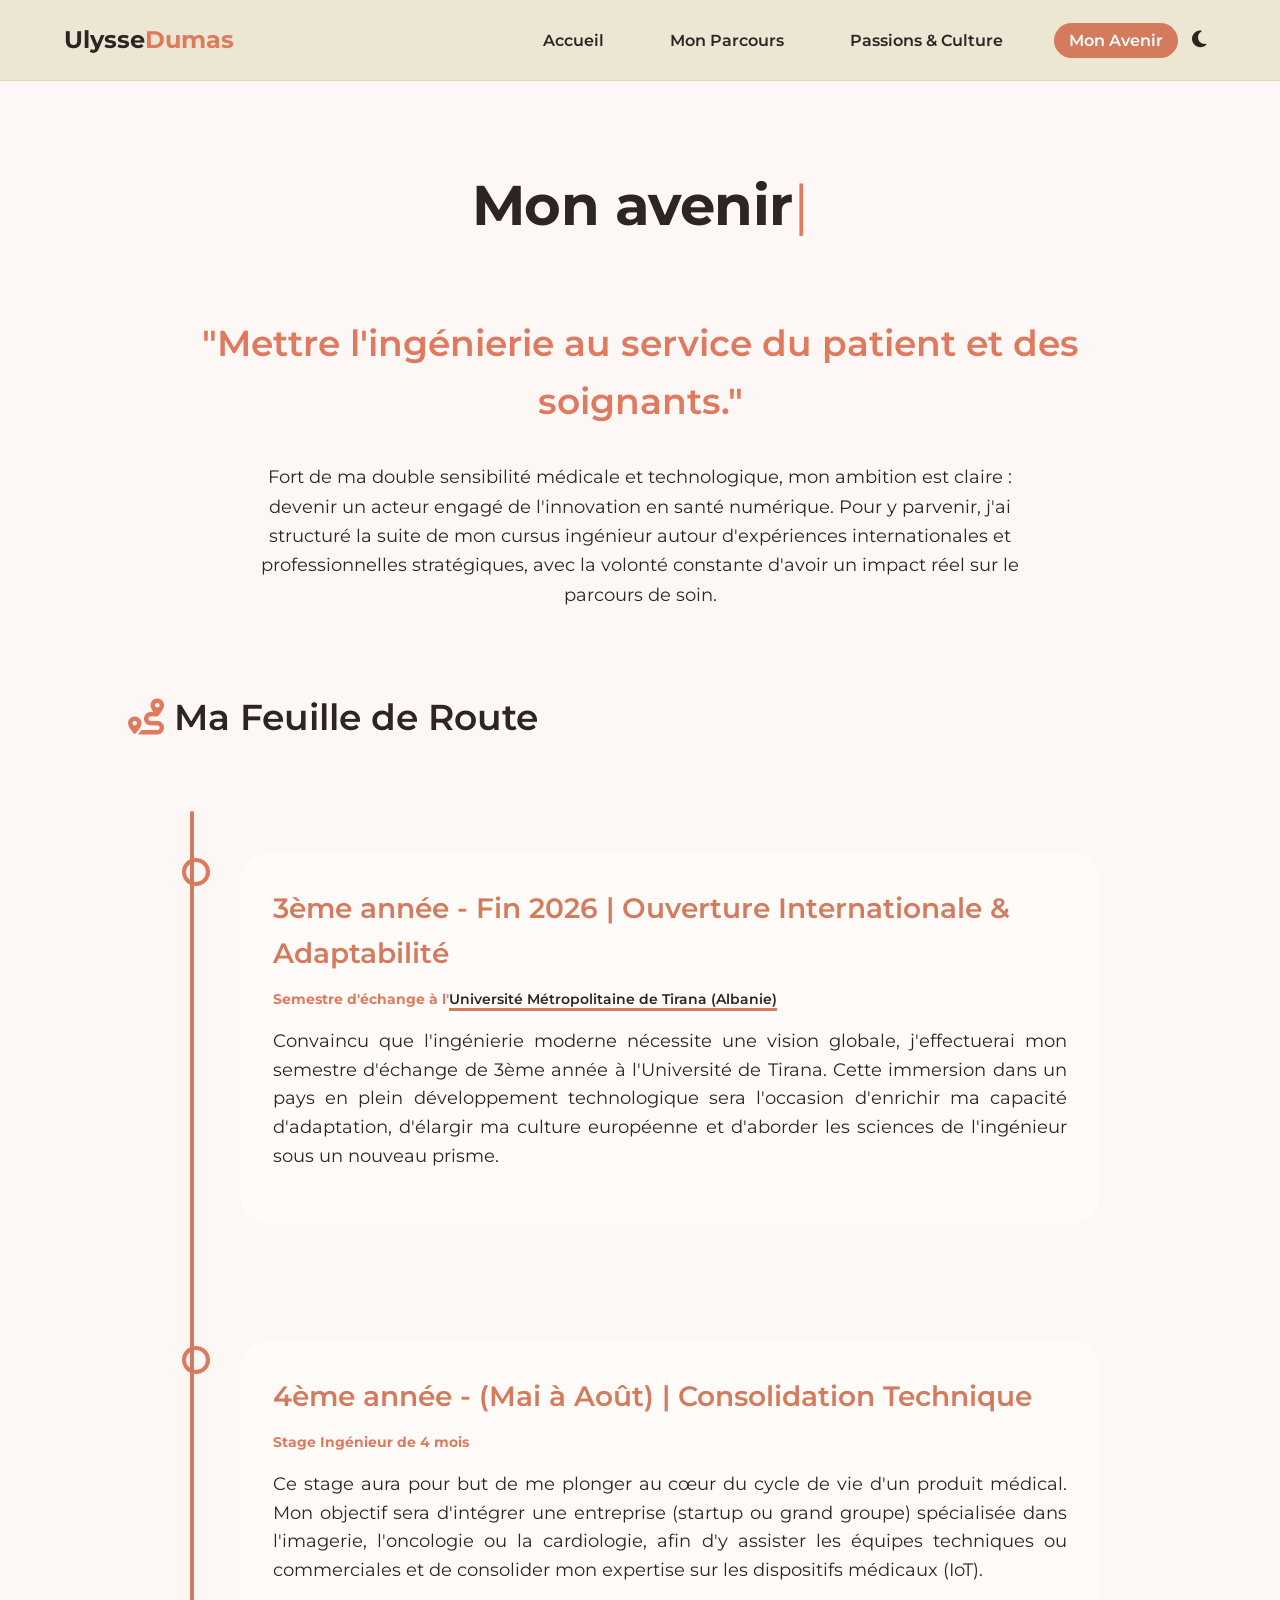
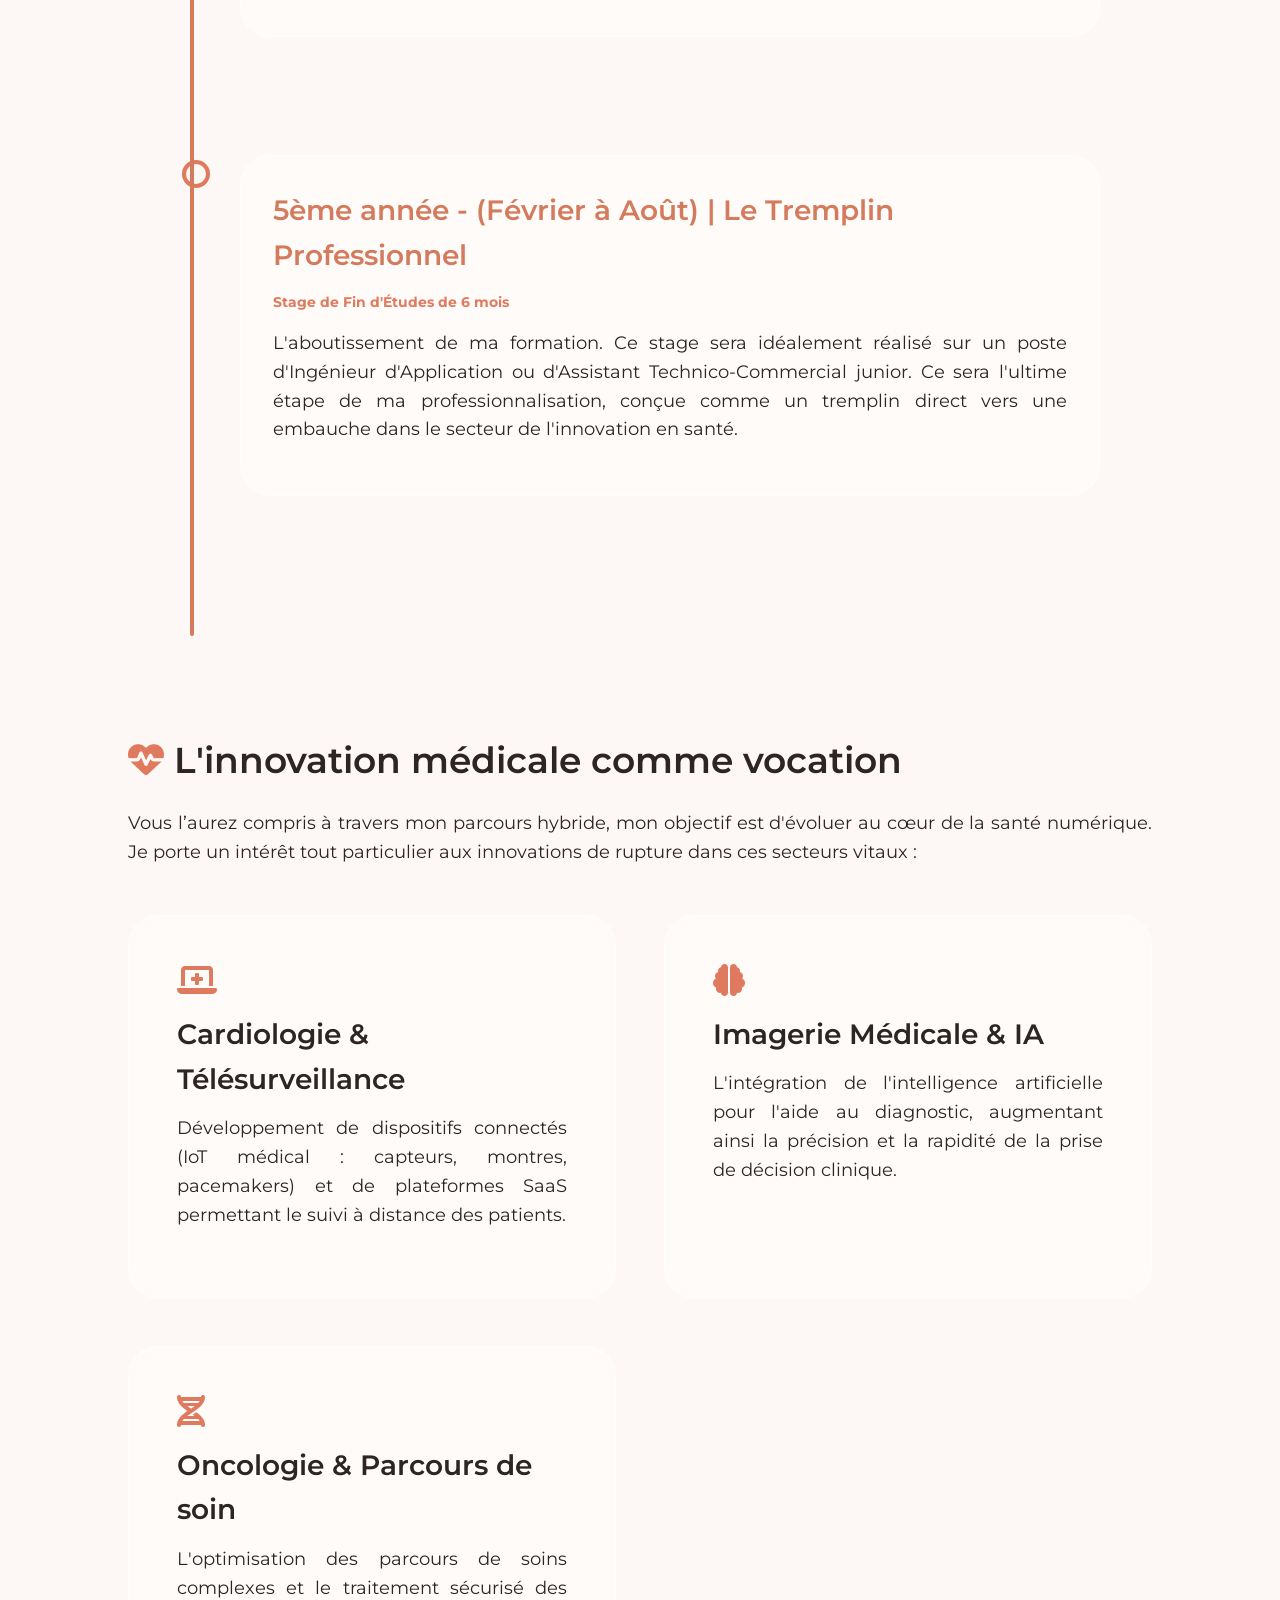
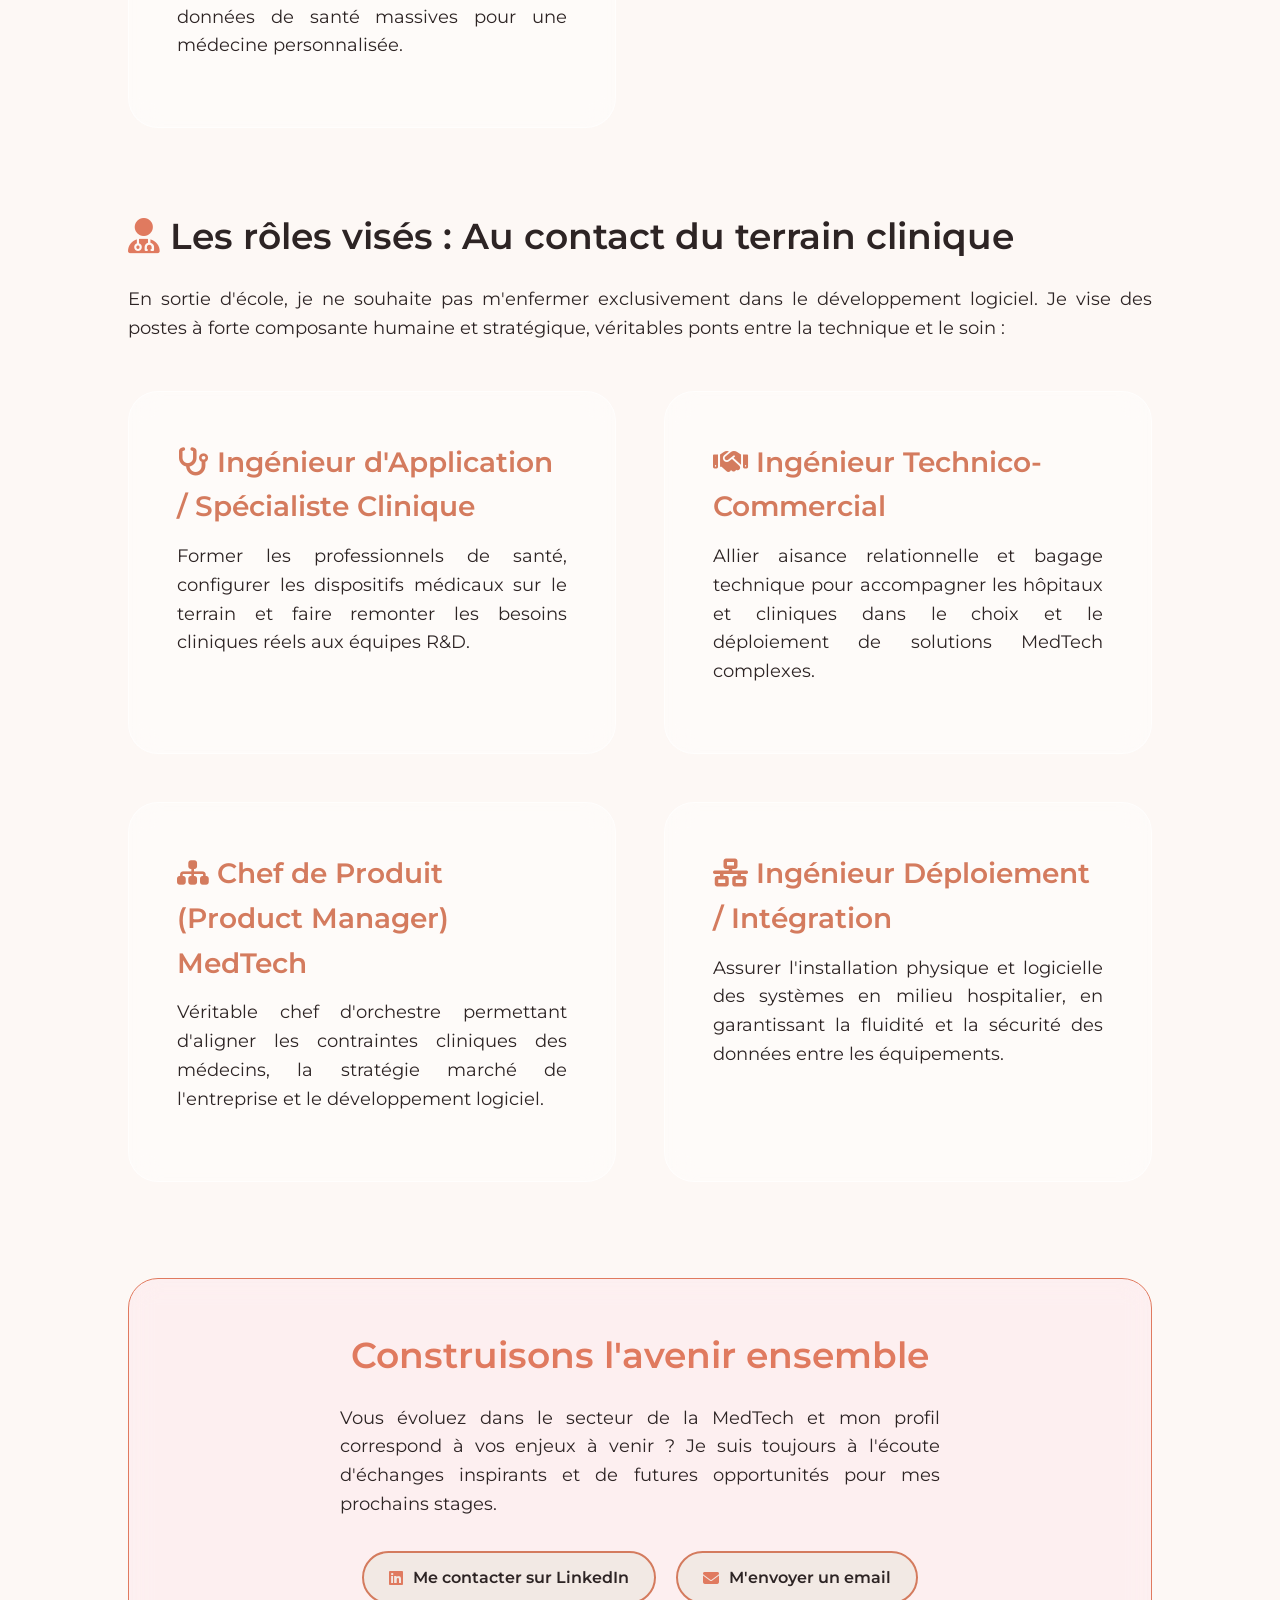
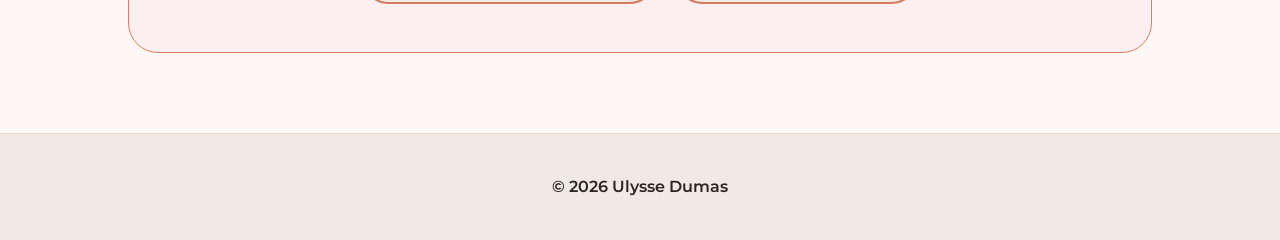
==== commit 069bde7f: "adatp" ====
--- a/avenir.html
+++ b/avenir.html
@@ -11,21 +11,18 @@
     <a href="index.html" class="logo">Ulysse<span>Dumas</span></a>
     
     <div class="nav-links">
-        <a href="index.html" class="active">Accueil</a>
-        <a href="parcours.html">Mon Parcours</a>
-        <a href="passions.html">Passions & Culture</a>
-        <a href="avenir.html">Mon Avenir</a>
-        
-        <button id="theme-toggle" class="theme-switch">
-            <i class="fas fa-moon"></i>
-        </button>
+    <a href="index.html">Accueil</a>
+    <a href="parcours.html">Mon Parcours</a>
+    <a href="passions.html">Passions & Culture</a>
+    <a href="avenir.html" class="active">Mon Avenir</a>
+    <button id="theme-toggle" class="theme-switch"><i class="fas fa-moon"></i></button>
     </div>
     </nav>
 
     <div class="container">
         
         <div class="reveal" style="text-align: center; margin-bottom: 5rem;">
-            <h1 class="reveal typewriter text-black" style="font-size: clamp(36px, 5vw, 56px); text-align: center; margin: 0 auto 4rem auto;" data-text="Mon avenir">Mon avenir</h1>
+            <h1 class="reveal typewriter" style="font-size: clamp(36px, 5vw, 56px); text-align: center; margin: 0 auto 4rem auto;" data-text="Mon avenir">Mon avenir</h1>
             <h2 style="color: var(--icon-color);">"Mettre l'ingénierie au service du patient et des soignants."</h2>
             <p style="max-width: 800px; margin: 2rem auto; font-size: 1.15rem; text-align: center;">
                 Fort de ma double sensibilité médicale et technologique, mon ambition est claire : devenir un acteur engagé de l'innovation en santé numérique. Pour y parvenir, j'ai structuré la suite de mon cursus ingénieur autour d'expériences internationales et professionnelles stratégiques, avec la volonté constante d'avoir un impact réel sur le parcours de soin.
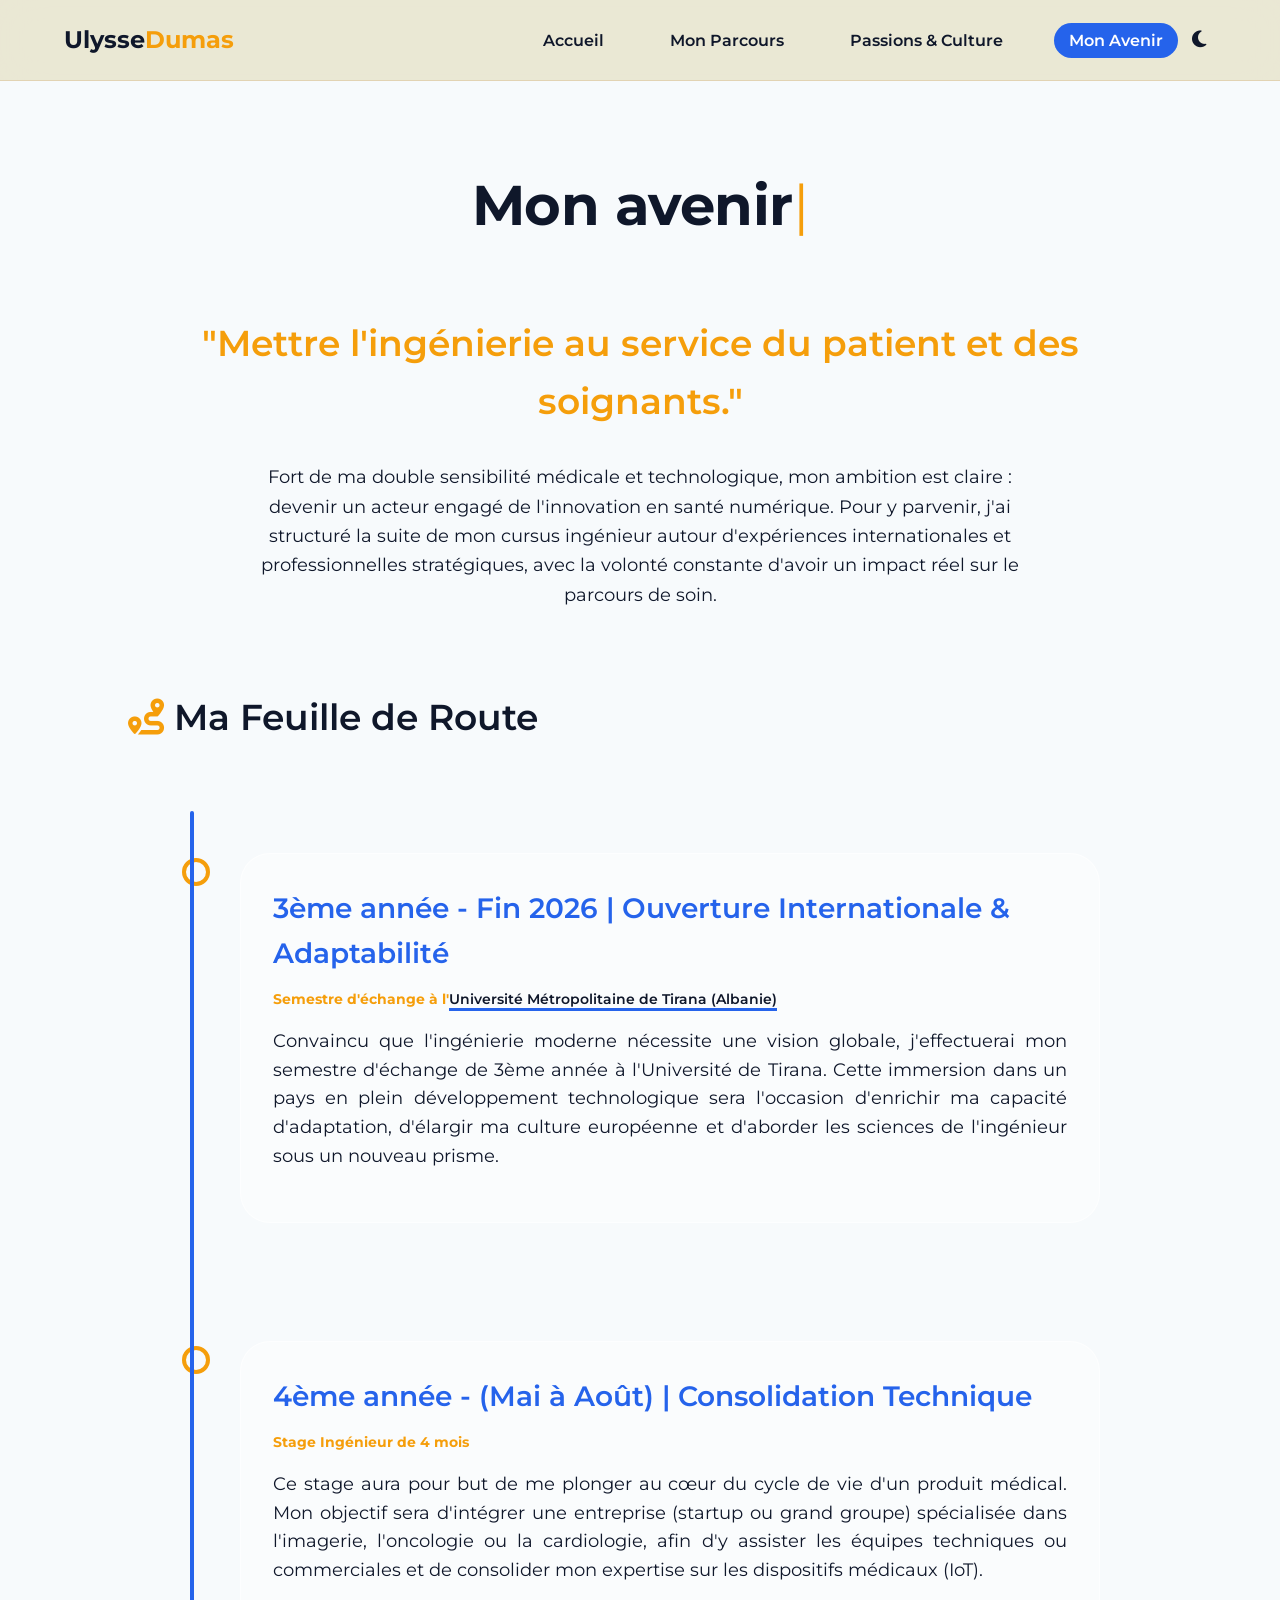
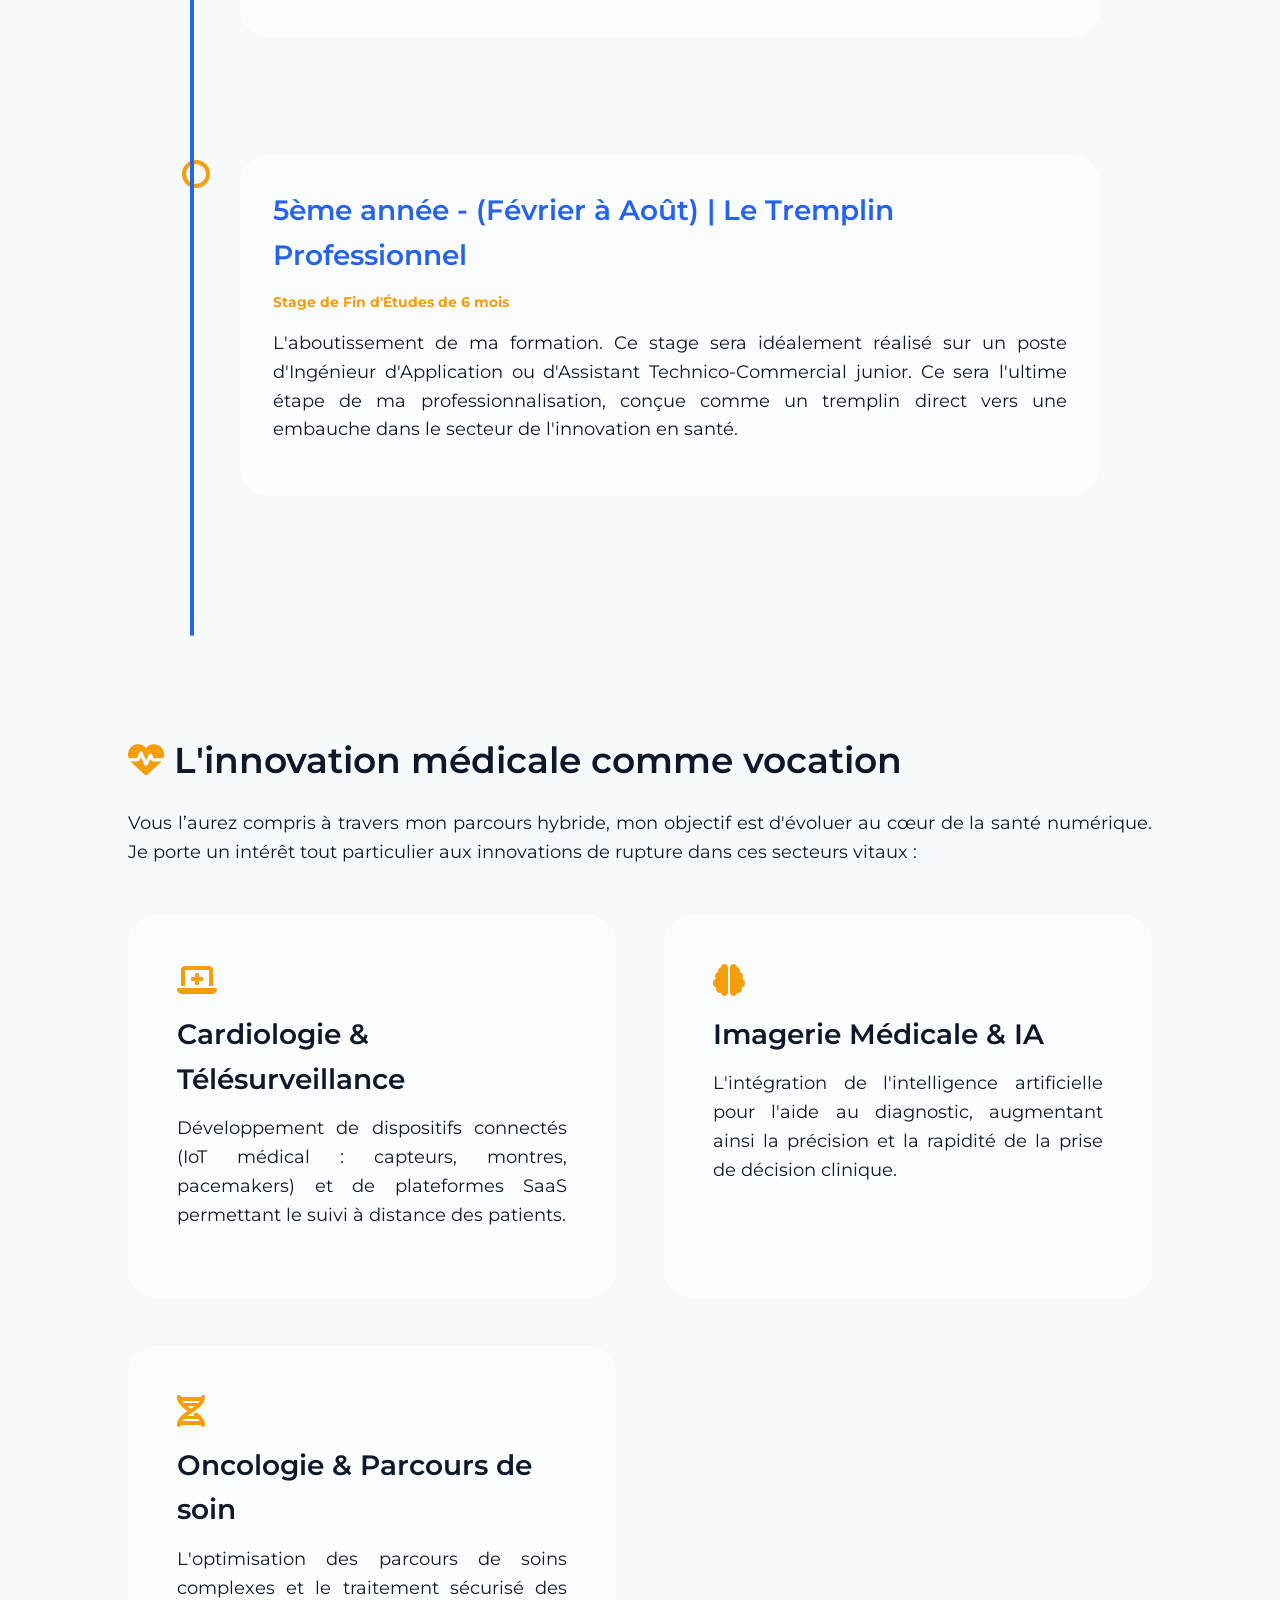
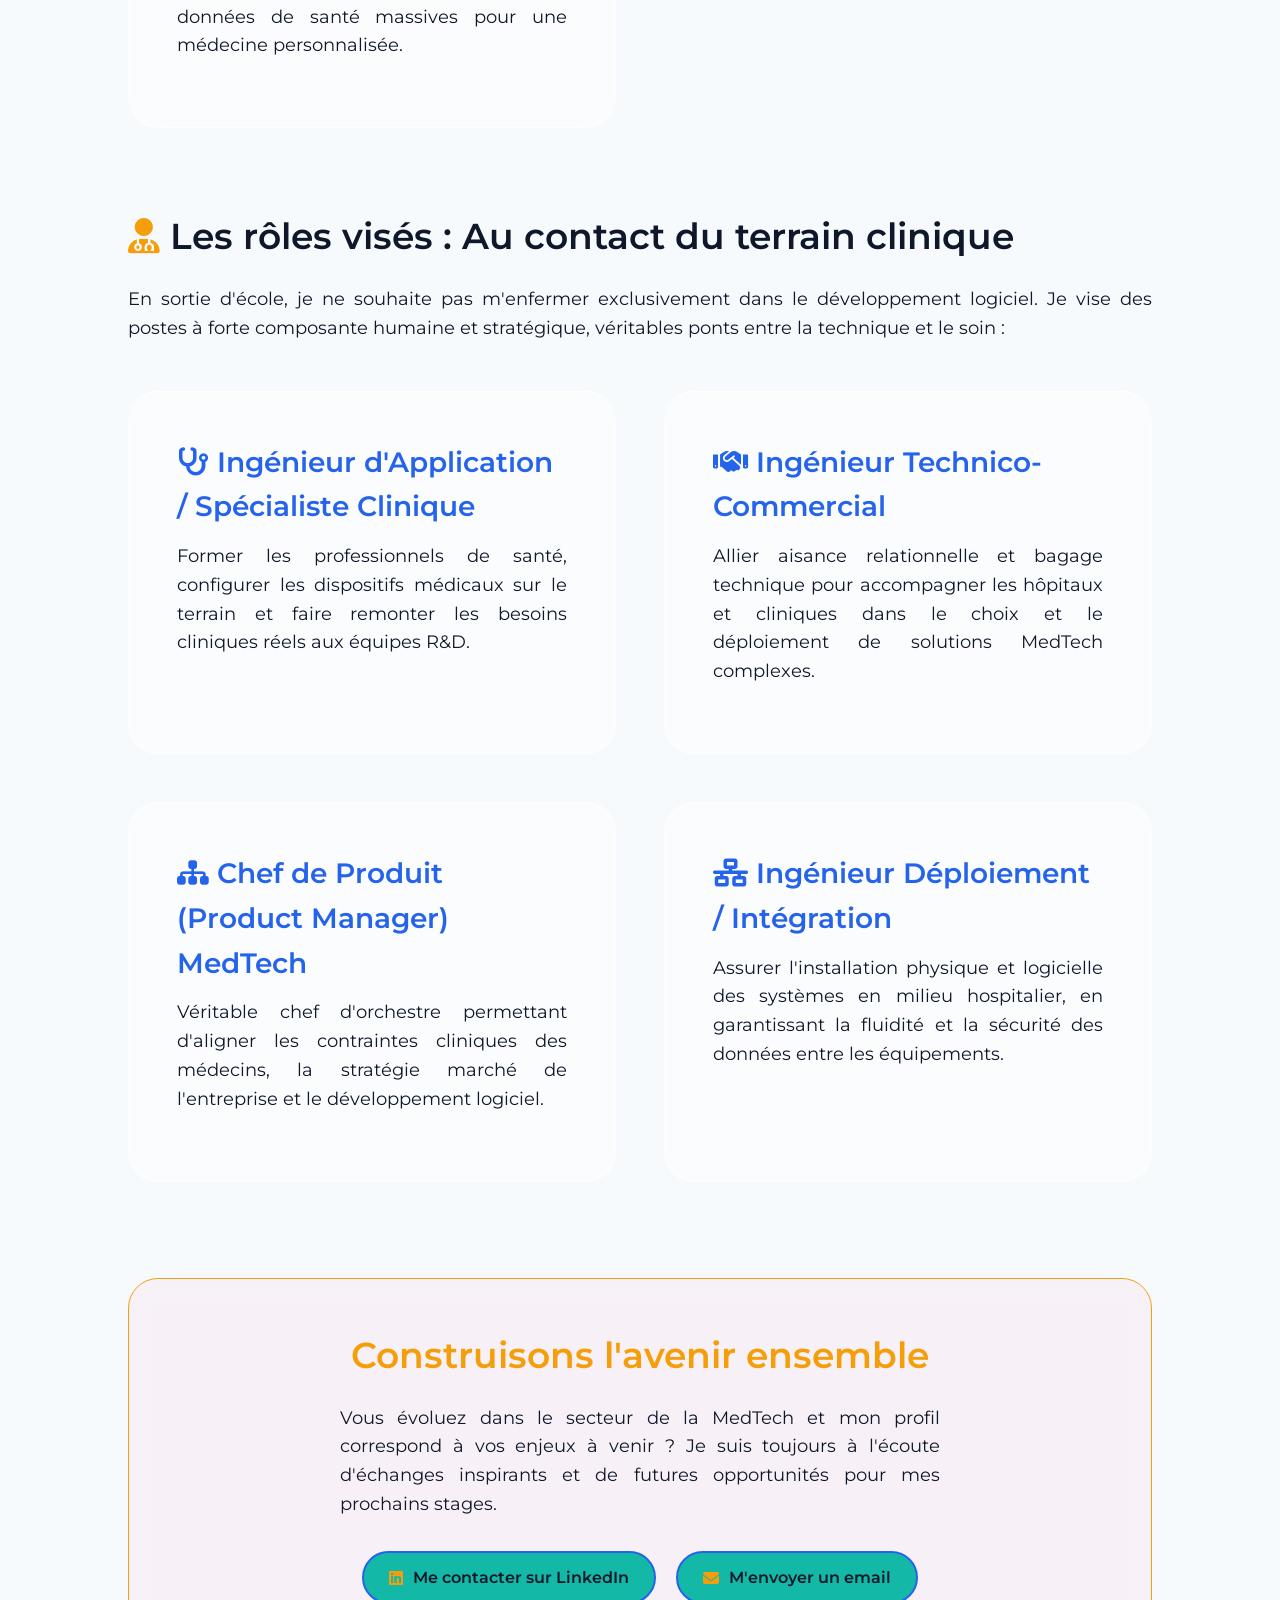
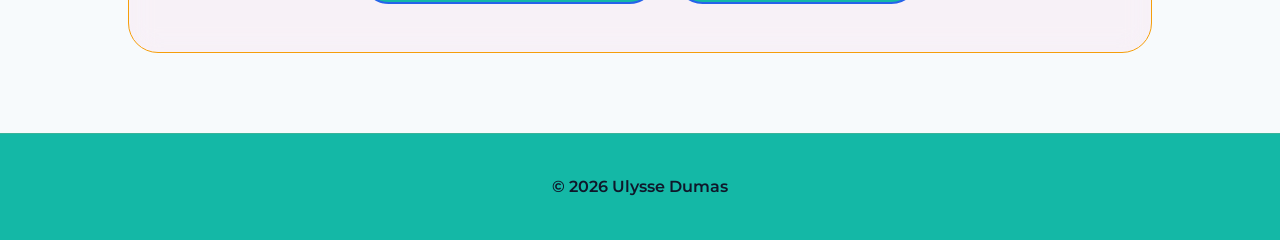
==== commit af21e24d: "commit 1234567890abcdef1234567890abcdef12345678" ====
--- a/avenir.html
+++ b/avenir.html
@@ -5,18 +5,19 @@
     <meta name="viewport" content="width=device-width, initial-scale=1.0">
     <title>Ulysse Dumas | Mon Avenir</title>
     <link rel="stylesheet" href="style.css">
+    <link rel="stylesheet" href="https://cdnjs.cloudflare.com/ajax/libs/font-awesome/6.4.0/css/all.min.css">
 </head>
 <body>
     <nav>
-    <a href="index.html" class="logo">Ulysse<span>Dumas</span></a>
+        <a href="index.html" class="logo">Ulysse<span>Dumas</span></a>
     
-    <div class="nav-links">
-    <a href="index.html">Accueil</a>
-    <a href="parcours.html">Mon Parcours</a>
-    <a href="passions.html">Passions & Culture</a>
-    <a href="avenir.html" class="active">Mon Avenir</a>
-    <button id="theme-toggle" class="theme-switch"><i class="fas fa-moon"></i></button>
-    </div>
+        <div class="nav-links">
+            <a href="index.html">Accueil</a>
+            <a href="parcours.html">Mon Parcours</a>
+            <a href="passions.html">Passions & Culture</a>
+            <a href="avenir.html" class="active">Mon Avenir</a>
+            <button id="theme-toggle" class="theme-switch"><i class="fas fa-moon"></i></button>
+        </div>
     </nav>
 
     <div class="container">
--- a/style.css
+++ b/style.css
@@ -4,24 +4,25 @@
 /* Définition des thèmes */
 :root {
     /* MODE CLAIR (Défaut) */
-    --text-main: #2D2424;
-    --bg-main: #FDF8F5;
-    --accent: #D47B5E;
-    --icon-color: #E07A5F;
-    --hover-preview: #F2E9E4;
-    --transition-speed: 0.4s;
+    --bg-main: #F7FAFC;       /* Gris très léger, reposant */
+    --text-main: #0F172A;     /* Bleu très foncé, lisible */
+    --accent: #2563EB;        /* Bleu médical moderne (branding/bordures) */
+    --icon-color: #F59E0B;    /* Orange ambré (icônes/punch) */
+    --hover-preview: #14B8A6; /* Turquoise (survol, menus, liens actifs) */
+    
+    --transition-speed: 0.4s; /* Vitesse de transition fluide */
 }
 
 [data-theme="dark"] {
     /* MODE SOMBRE */
-    --text-main: #FDF8F5;
-    --bg-main: #1A1615;
-    --accent: #E69278;
-    --icon-color: #FFB38A;
-    --hover-preview: #3D3532;
-}
-
-/* On ajoute une transition douce sur le background et le texte */
+    --bg-main: #0F172A;       /* Bleu nuit, moins agressif que noir pur */
+    --text-main: #E2E8F0;     /* Gris clair doux pour les yeux */
+    --accent: #60A5FA;        /* Bleu plus lumineux */
+    --icon-color: #FBBF24;    /* Jaune/Orange lumineux */
+    --hover-preview: #2DD4BF; /* Turquoise clair */
+}
+
+/* Application des couleurs globales avec transition douce */
 body {
     background-color: var(--bg-main);
     color: var(--text-main);
@@ -179,11 +180,48 @@
     color: var(--text-main); font-weight: 600; border-top: 1px solid rgba(204, 164, 105, 0.2);
 }
 
-/* Mode Mobile */
+/* Mode Mobile (Smartphones) */
 @media (max-width: 768px) {
     .container { padding: 3rem 5%; }
-    .nav-links { display: none; }
-    .typewriter::after { display: none; } /* Désactivé sur mobile pour éviter les bugs d'affichage */
+    
+    /* --- CORRECTION DU MENU MOBILE --- */
+    nav { 
+        position: relative; /* <-- AJOUT IMPORTANT : Sert de point d'ancrage au bouton */
+        flex-wrap: wrap; 
+        padding: 15px 5%;
+    }
+    
+    /* On place le bouton lune/soleil en haut à droite */
+    .theme-switch {
+        position: absolute;
+        top: 10px;
+        right: 5%;
+        z-index: 50; /* S'assure que le bouton passe au-dessus de tout le reste */
+        margin: 0; /* Retire les marges potentielles */
+    }
+    
+    /* On affiche les liens et on permet le défilement horizontal au doigt */
+    .nav-links { 
+        display: flex; 
+        width: 100%; 
+        overflow-x: auto; 
+        margin-top: 15px;
+        padding-bottom: 5px;
+        -webkit-overflow-scrolling: touch; 
+        scrollbar-width: none; 
+    }
+    .nav-links::-webkit-scrollbar { display: none; }
+    
+    .nav-links a { 
+        margin-left: 0; 
+        margin-right: 10px; 
+        font-size: 14px; 
+        white-space: nowrap; 
+    }
+
+    /* --- RESTE DES ADAPTATIONS MOBILES --- */
+    .typewriter { white-space: normal; animation: none; border-right: none; width: auto !important; }
+    .typewriter-cursor { display: none; } /* On cache le curseur sur mobile pour éviter les bugs visuels */
     .photo-grid-2col { grid-template-columns: 1fr; }
     .timeline::after { left: 20px; }
     .timeline-item { padding: 10px 20px 40px 50px; margin-bottom: 2rem;}
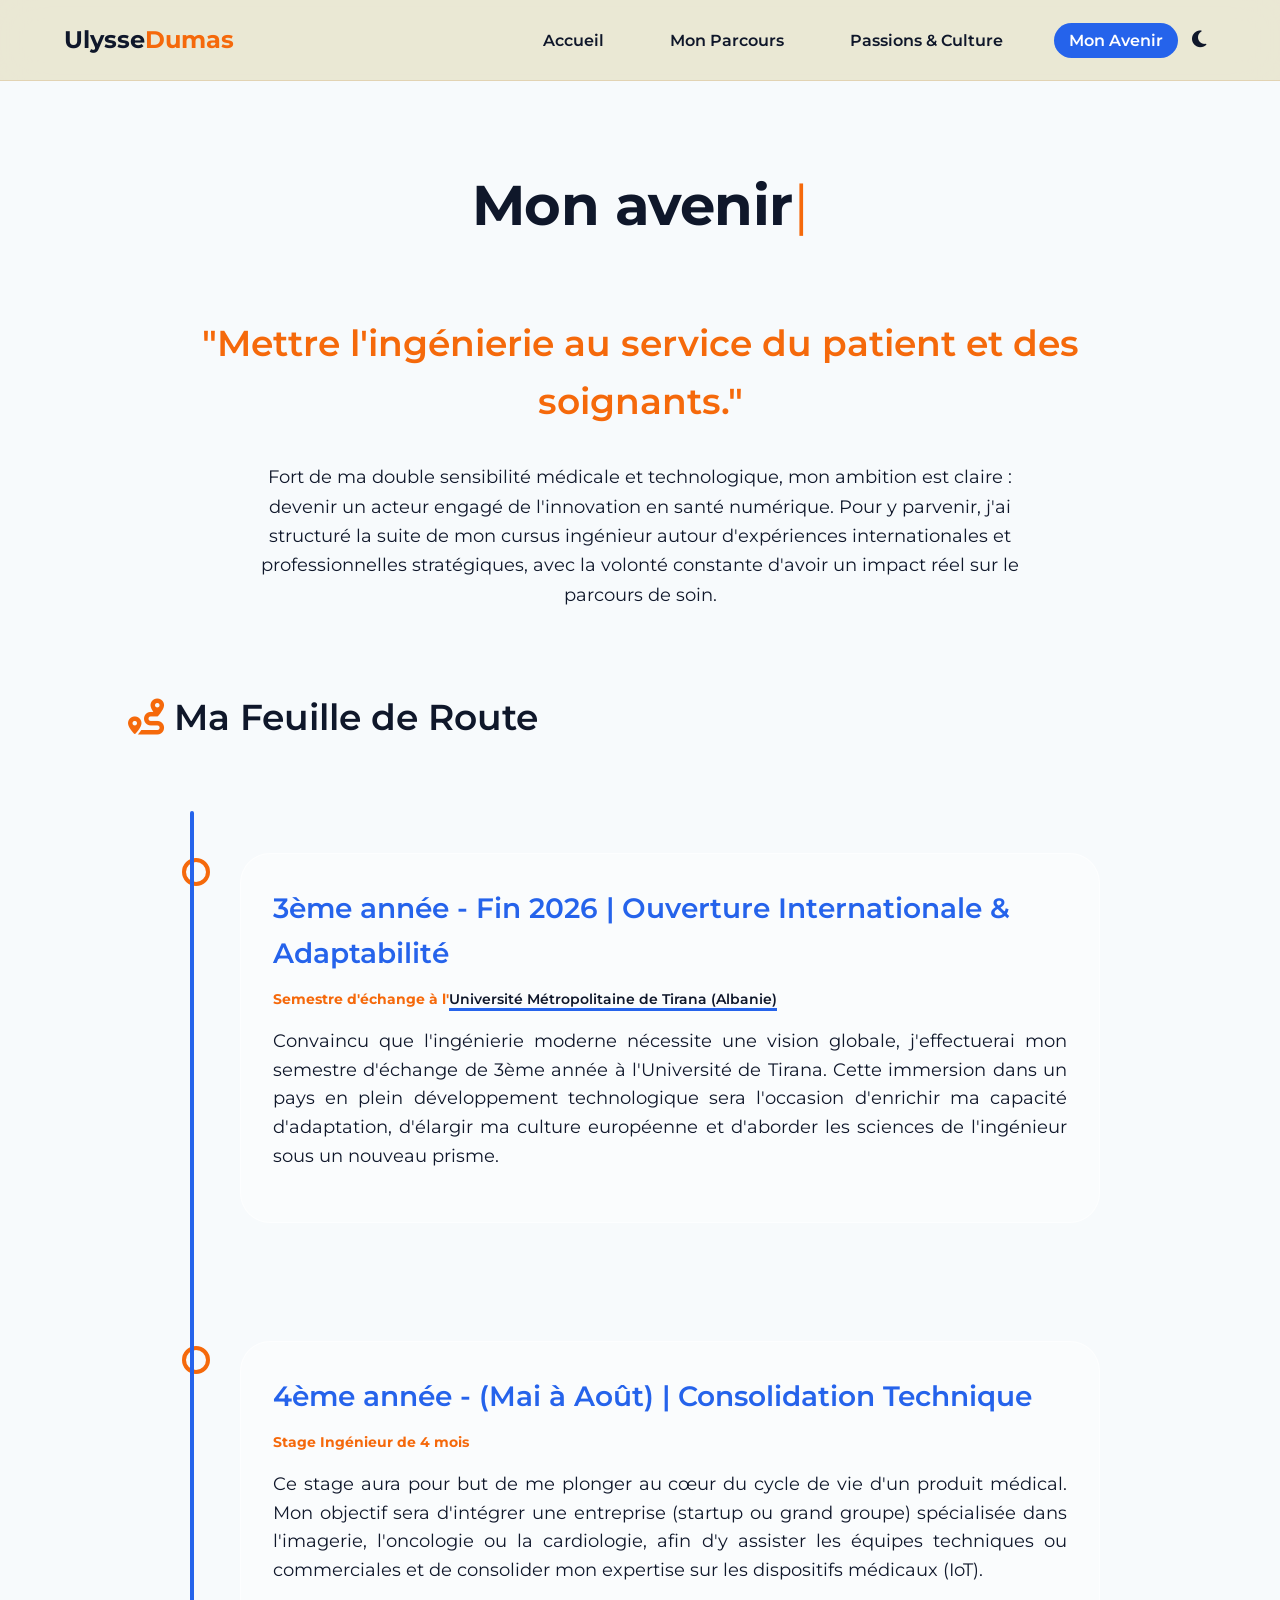
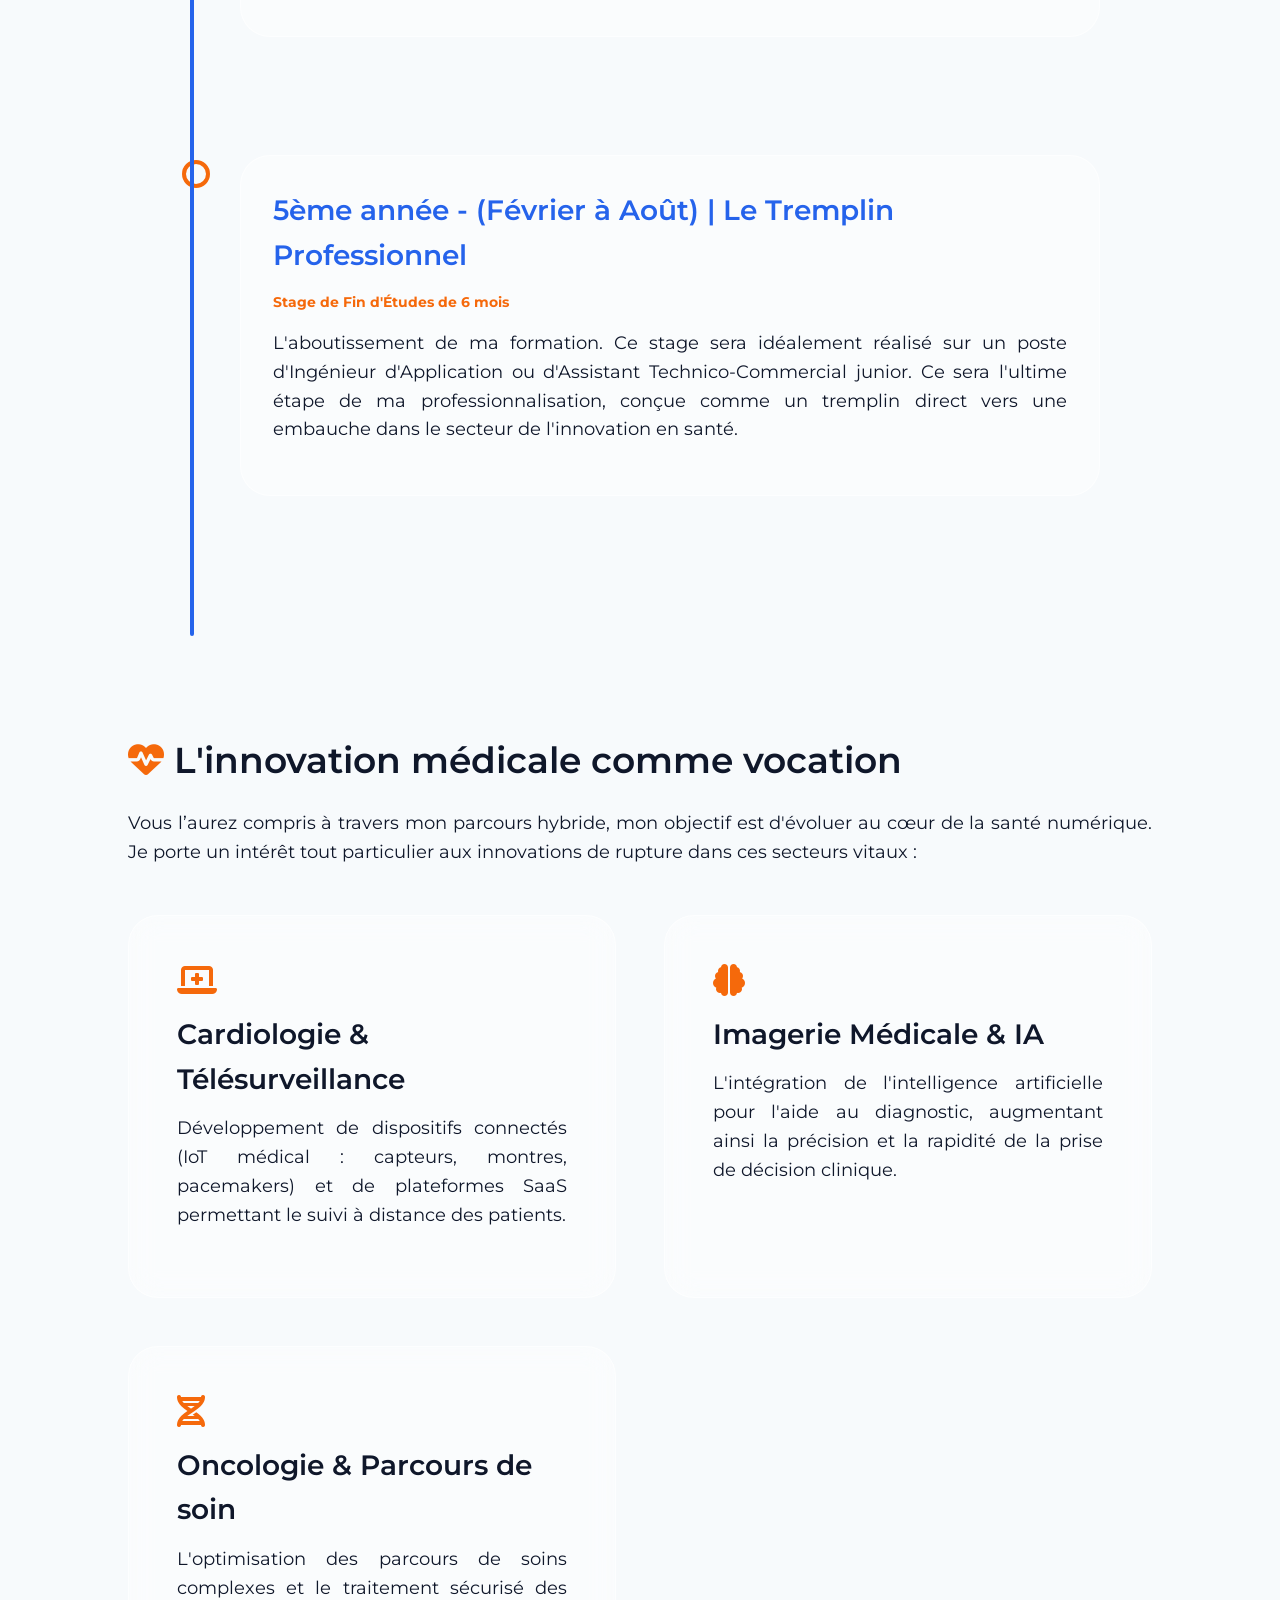
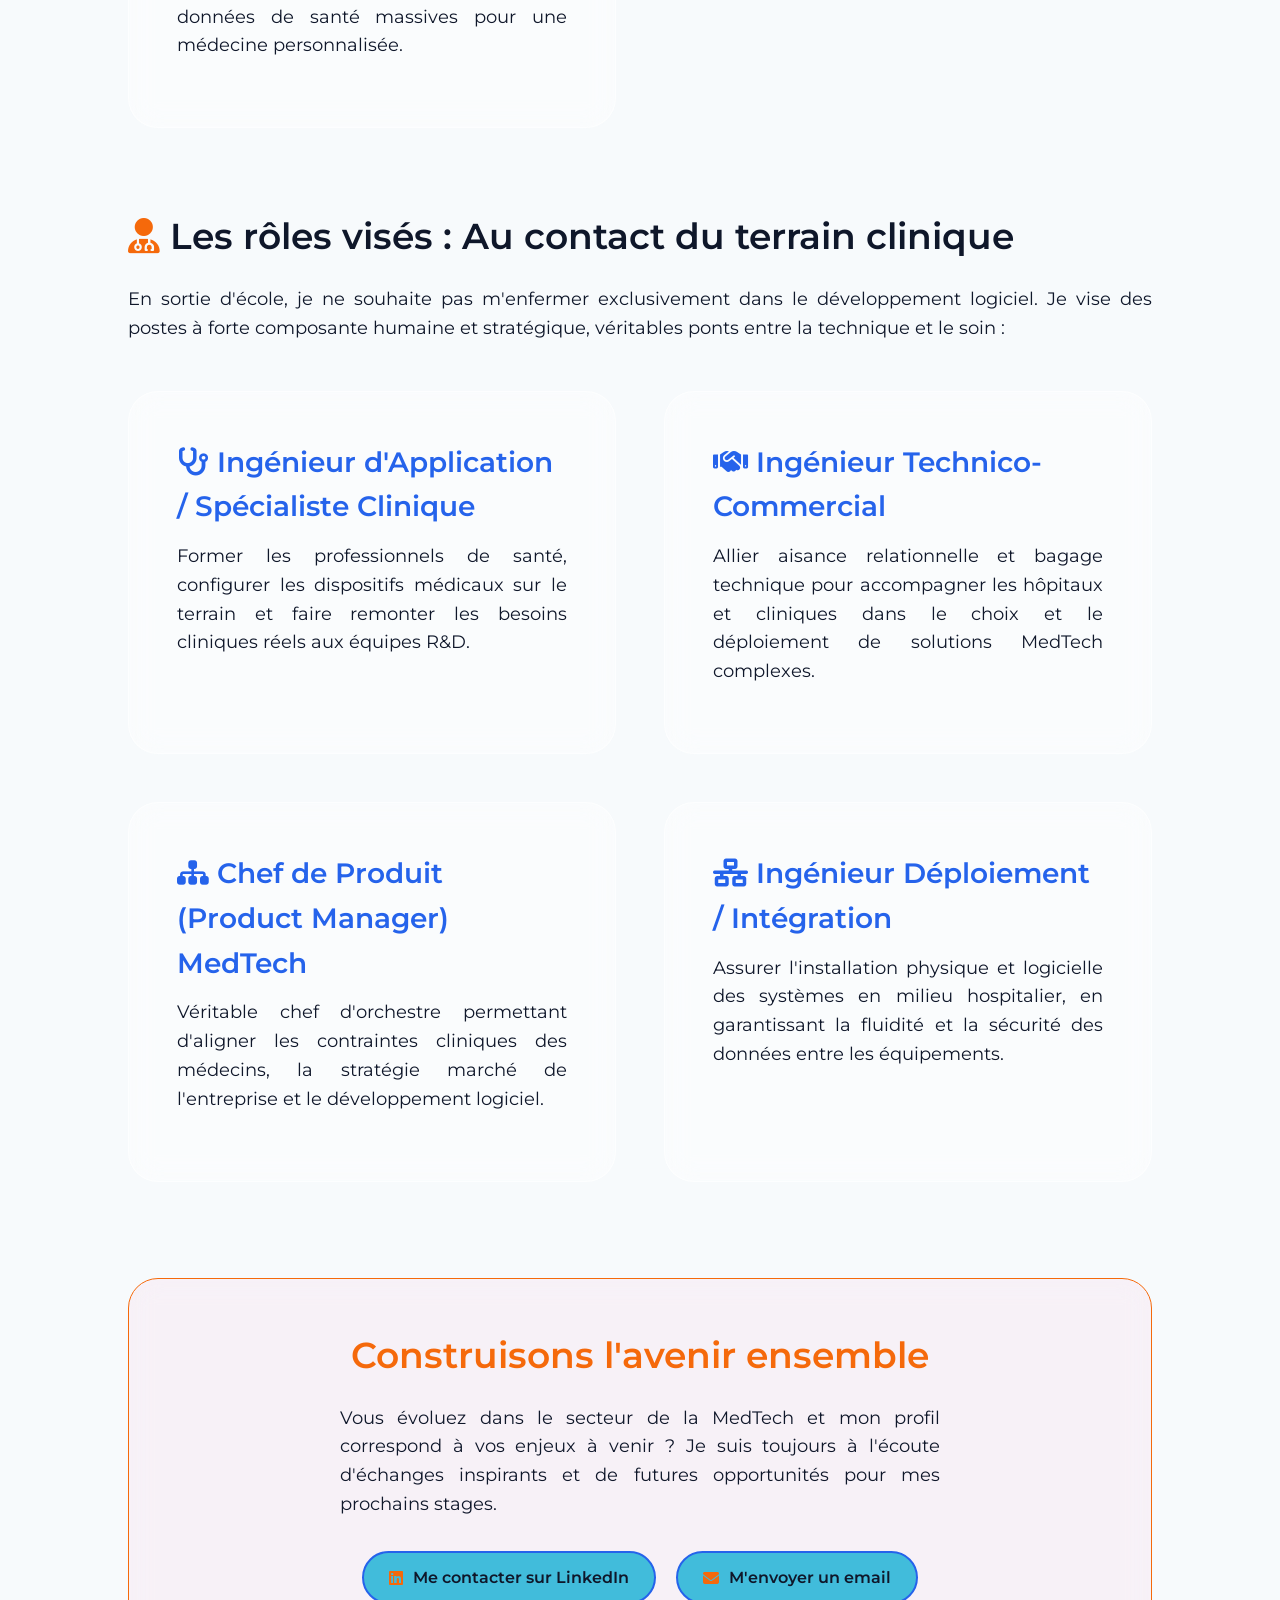
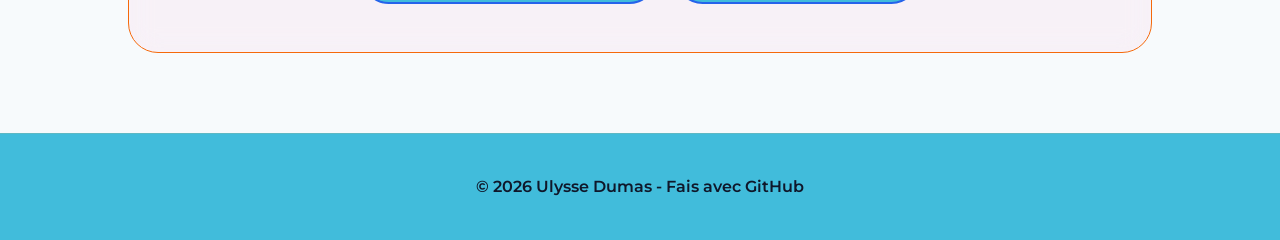
==== commit 80dd5c0d: "final" ====
--- a/avenir.html
+++ b/avenir.html
@@ -114,7 +114,7 @@
 
     </div>
 
-    <footer>&copy; 2026 Ulysse Dumas</footer>
+    <footer>&copy; 2026 Ulysse Dumas - Fais avec GitHub</footer>
 
     <script>
     // --- GESTION DU THÈME (CLAIR / SOMBRE) ---
--- a/style.css
+++ b/style.css
@@ -7,8 +7,8 @@
     --bg-main: #F7FAFC;       /* Gris très léger, reposant */
     --text-main: #0F172A;     /* Bleu très foncé, lisible */
     --accent: #2563EB;        /* Bleu médical moderne (branding/bordures) */
-    --icon-color: #F59E0B;    /* Orange ambré (icônes/punch) */
-    --hover-preview: #14B8A6; /* Turquoise (survol, menus, liens actifs) */
+    --icon-color: #f5690b;    /* Orange ambré (icônes/punch) */
+    --hover-preview: #41bcdb; /* Turquoise (survol, menus, liens actifs) */
     
     --transition-speed: 0.4s; /* Vitesse de transition fluide */
 }
@@ -17,9 +17,9 @@
     /* MODE SOMBRE */
     --bg-main: #0F172A;       /* Bleu nuit, moins agressif que noir pur */
     --text-main: #E2E8F0;     /* Gris clair doux pour les yeux */
-    --accent: #60A5FA;        /* Bleu plus lumineux */
-    --icon-color: #FBBF24;    /* Jaune/Orange lumineux */
-    --hover-preview: #2DD4BF; /* Turquoise clair */
+    --accent: #2563EB;        /* Bleu plus lumineux */
+    --icon-color: #f5690b;    /* Jaune/Orange lumineux */
+    --hover-preview: #1497b8; /* Turquoise clair */
 }
 
 /* Application des couleurs globales avec transition douce */
@@ -193,11 +193,33 @@
     
     /* On place le bouton lune/soleil en haut à droite */
     .theme-switch {
-        position: absolute;
-        top: 10px;
+        position: fixed; 
+        top: 15px;
         right: 5%;
-        z-index: 50; /* S'assure que le bouton passe au-dessus de tout le reste */
-        margin: 0; /* Retire les marges potentielles */
+        z-index: 9999; 
+        
+        /* On lui donne un fond et on annule les bugs de Safari mobile */
+        background-color: var(--bg-main) !important; 
+        -webkit-appearance: none; /* Empêche l'iPhone de cacher le bouton */
+        
+        width: 45px; /* Un peu plus grand pour les gros doigts */
+        height: 45px;
+        border-radius: 50%;
+        display: flex;
+        align-items: center;
+        justify-content: center;
+        box-shadow: 0 4px 10px rgba(0,0,0,0.2);
+        border: 2px solid var(--accent);
+        
+        /* On force la couleur du texte/icône au cas où */
+        color: var(--icon-color) !important; 
+    }
+
+    /* On s'assure que la lune/soleil est bien de la bonne couleur et taille */
+    .theme-switch i {
+        font-size: 20px;
+        color: var(--icon-color) !important; 
+        display: block; /* S'assure que l'icône occupe son espace */
     }
     
     /* On affiche les liens et on permet le défilement horizontal au doigt */
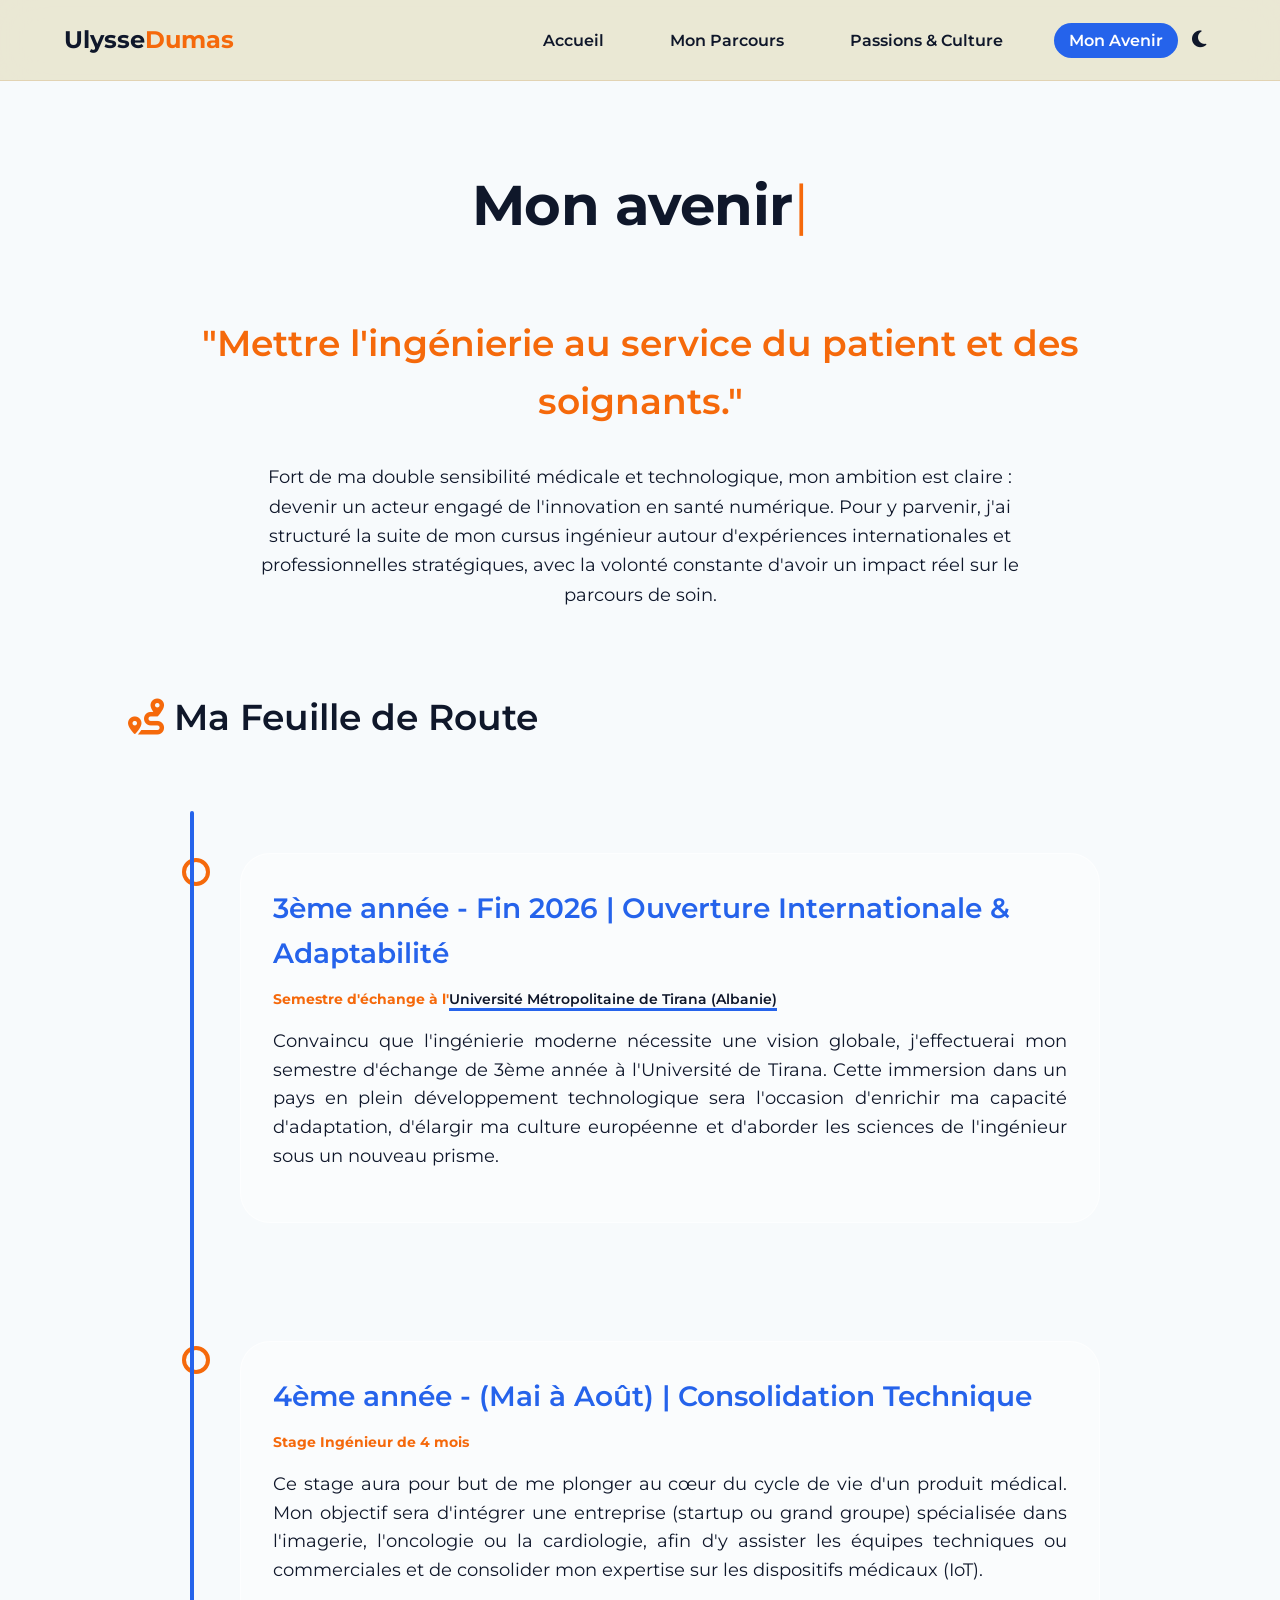
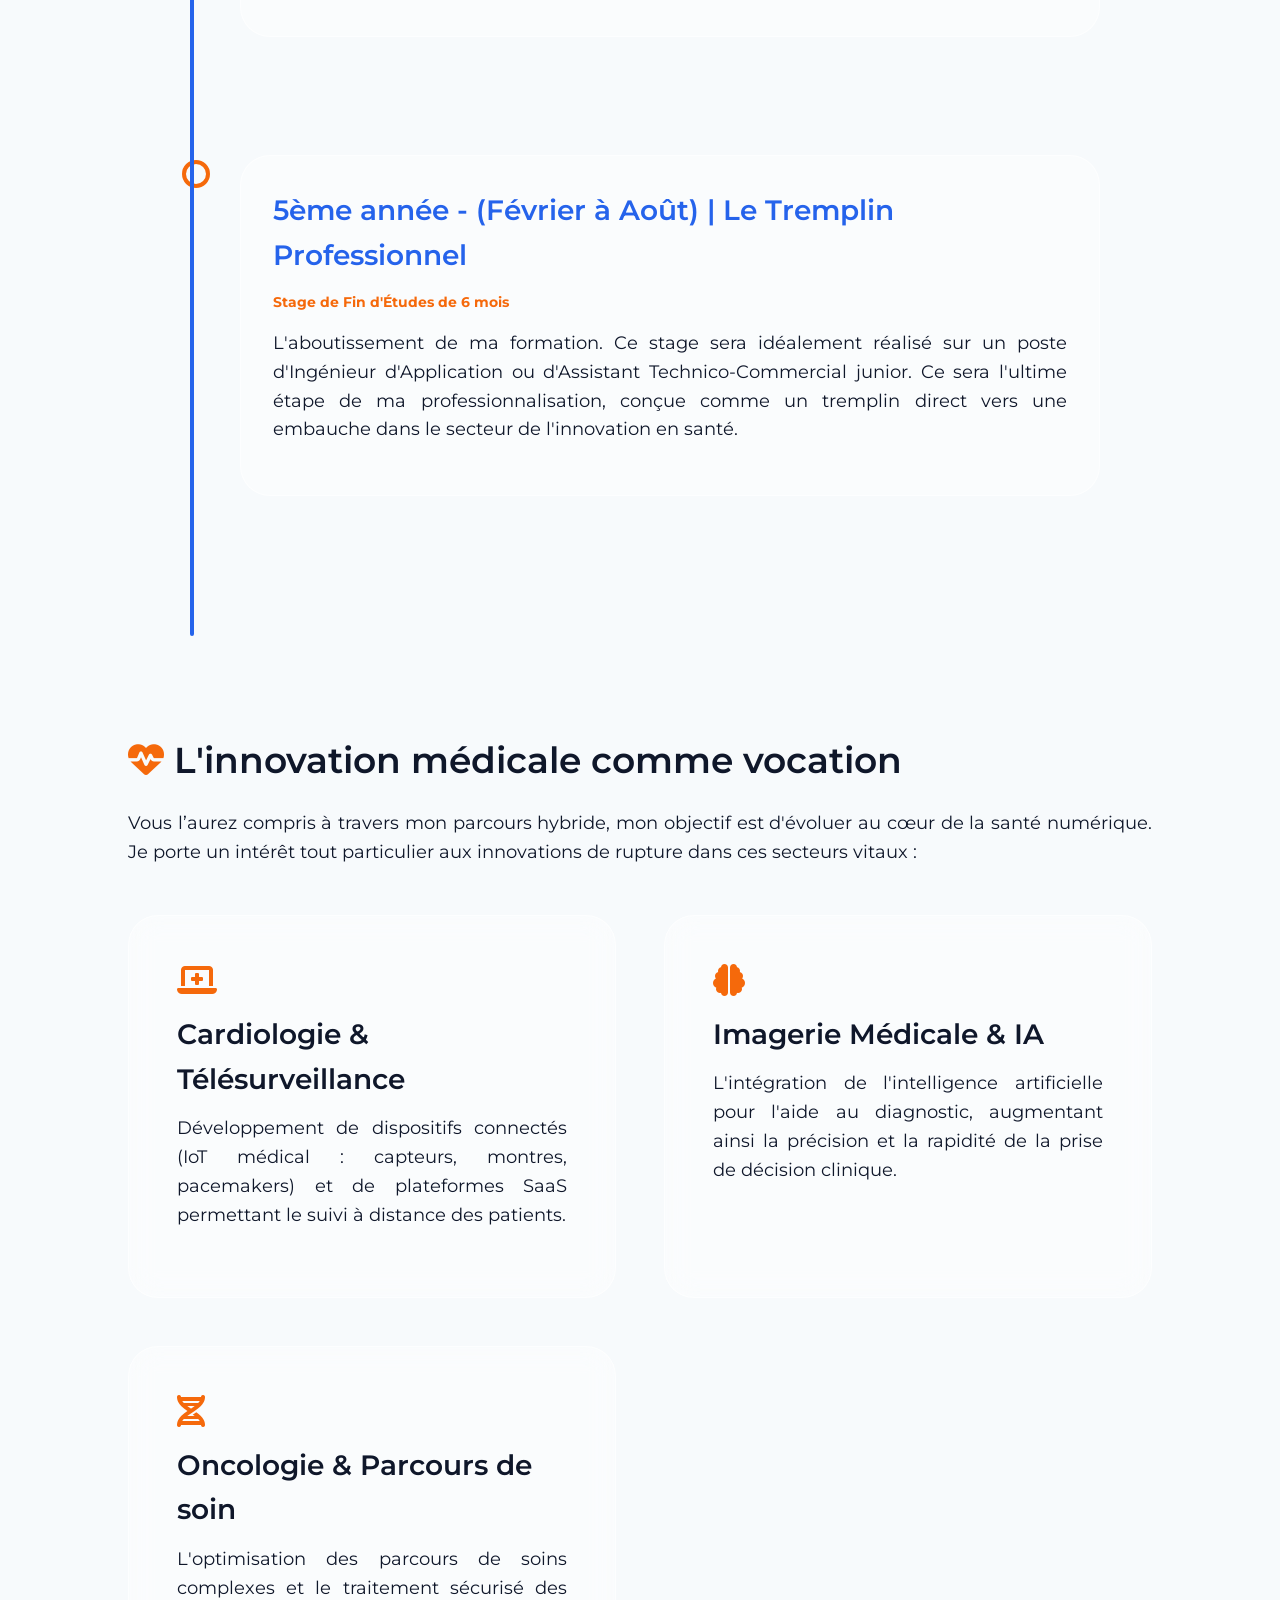
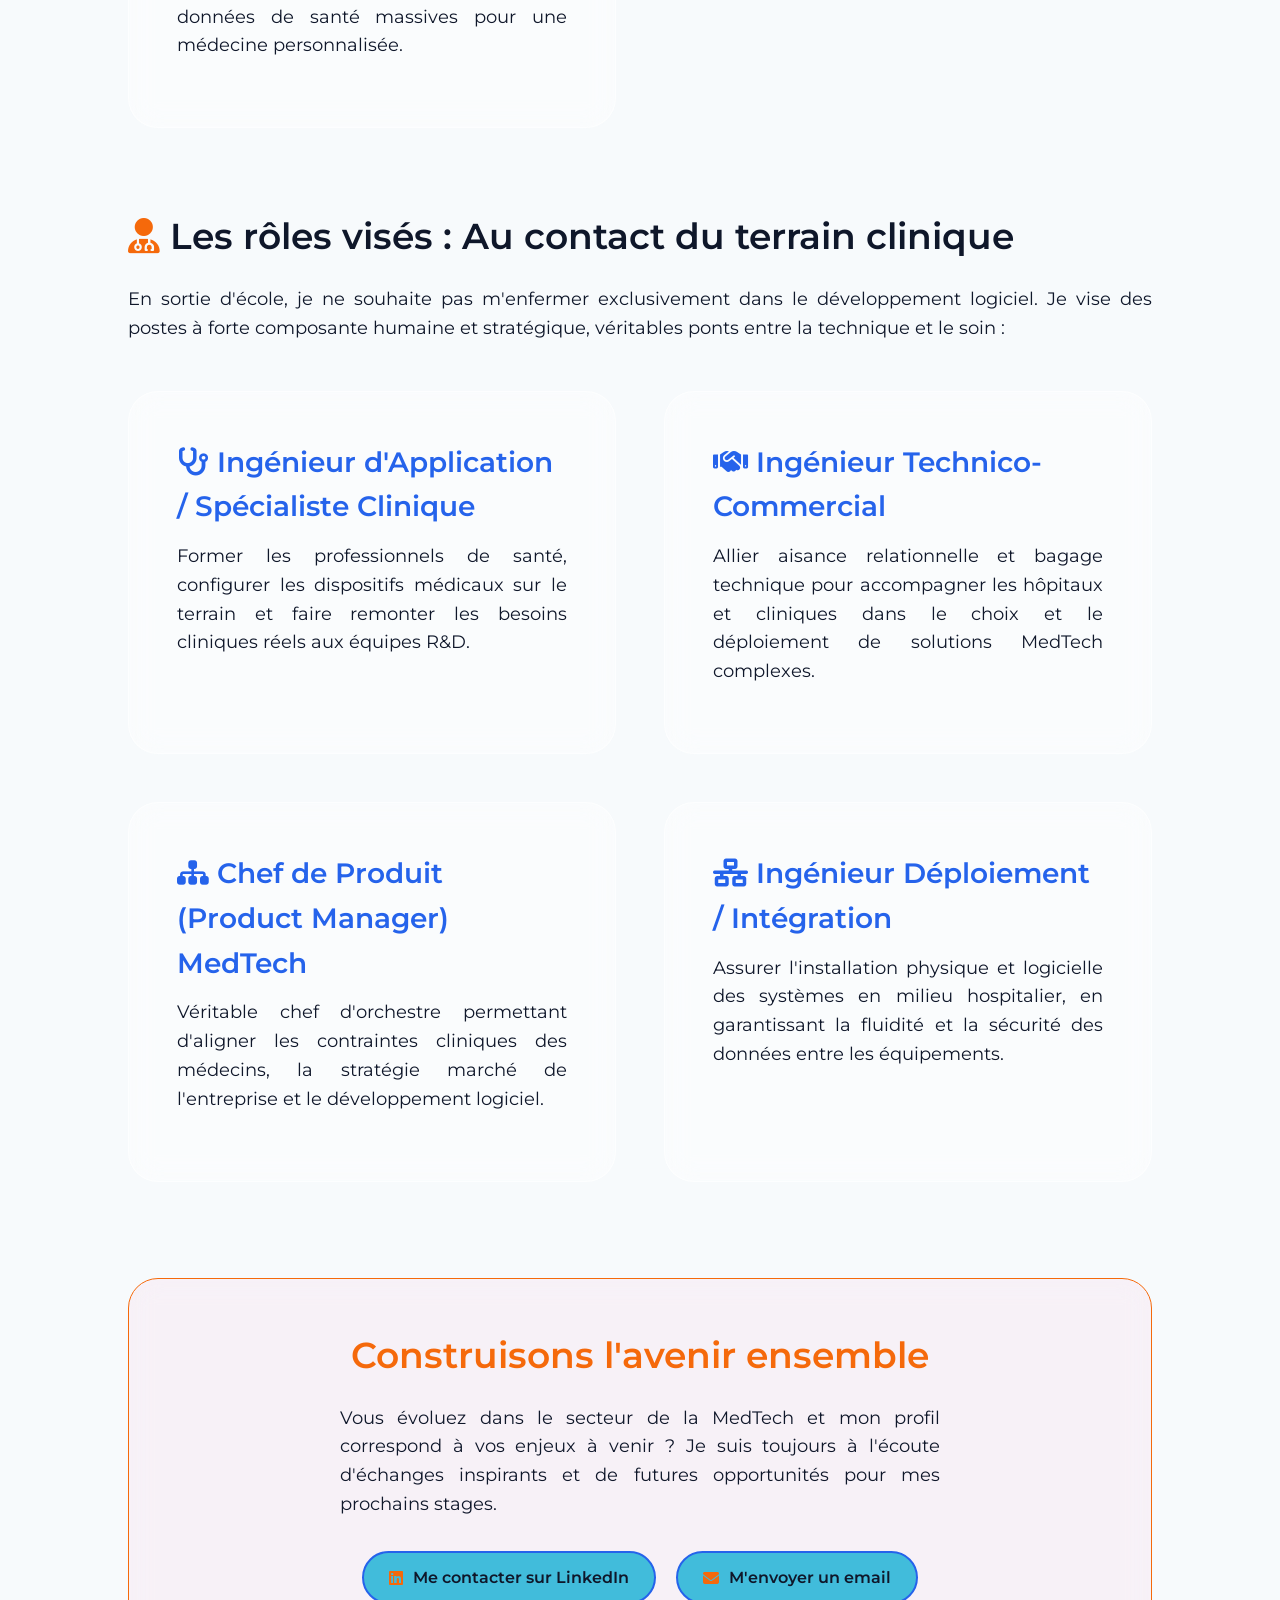
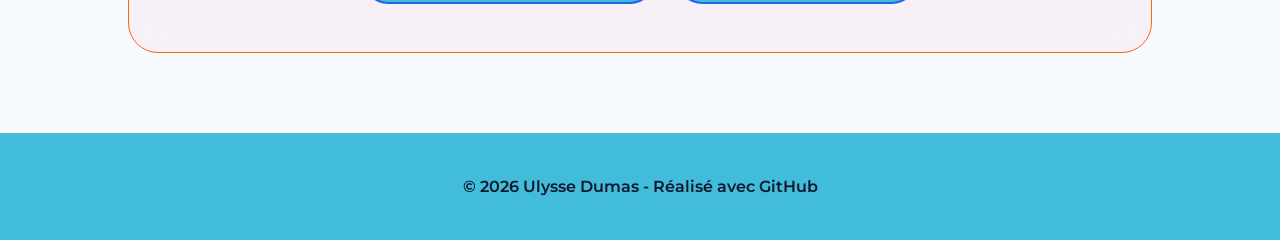
==== commit cfa64b7f: "finall" ====
--- a/avenir.html
+++ b/avenir.html
@@ -114,7 +114,7 @@
 
     </div>
 
-    <footer>&copy; 2026 Ulysse Dumas - Fais avec GitHub</footer>
+    <footer>&copy; 2026 Ulysse Dumas - Réalisé avec GitHub</footer>
 
     <script>
     // --- GESTION DU THÈME (CLAIR / SOMBRE) ---
